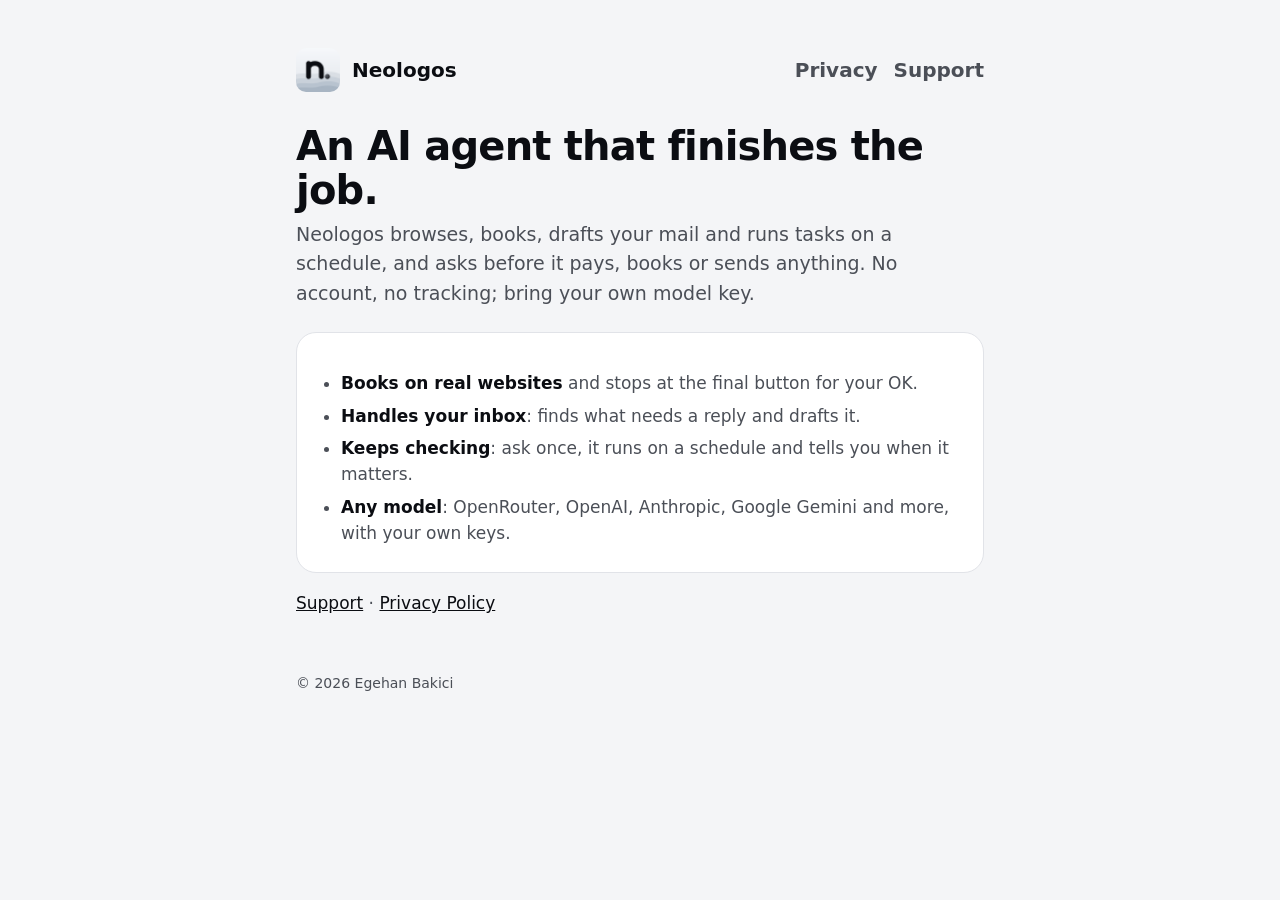
==== index.html @ 4f4659ab "Neologos privacy policy and support pages" ====
<!doctype html>
<html lang="en">
<head>
<meta charset="utf-8">
<meta name="viewport" content="width=device-width, initial-scale=1">
<title>Neologos</title>
<meta name="description" content="An AI agent for your phone that browses, books, drafts mail and runs tasks on a schedule, and asks before it pays, books or sends.">
<link rel="icon" href="icon.png">
<link rel="stylesheet" href="style.css">
</head>
<body>
<main>
<header>
  <img src="icon.png" alt="">
  <a href="index.html">Neologos</a>
  <nav><a href="privacy.html">Privacy</a><a href="support.html">Support</a></nav>
</header>

<h1>An AI agent that finishes the job.</h1>
<p class="lead">Neologos browses, books, drafts your mail and runs tasks on a schedule, and asks before it pays, books or sends anything. No account, no tracking; bring your own model key.</p>

<div class="card">
  <ul>
    <li><strong>Books on real websites</strong> and stops at the final button for your OK.</li>
    <li><strong>Handles your inbox</strong>: finds what needs a reply and drafts it.</li>
    <li><strong>Keeps checking</strong>: ask once, it runs on a schedule and tells you when it matters.</li>
    <li><strong>Any model</strong>: OpenRouter, OpenAI, Anthropic, Google Gemini and more, with your own keys.</li>
  </ul>
</div>

<p><a href="support.html">Support</a> · <a href="privacy.html">Privacy Policy</a></p>

<footer>© 2026 Egehan Bakici</footer>
</main>
</body>
</html>
---- style.css ----
:root {
  --bg: #f4f5f7;
  --surface: #ffffff;
  --text: #0b0d12;
  --muted: #4b4f57;
  --line: #e1e3e8;
  --accent: #0b0d12;
}
@media (prefers-color-scheme: dark) {
  :root {
    --bg: #111215;
    --surface: #1c1d22;
    --text: #ffffff;
    --muted: #b8bac0;
    --line: #2e3037;
    --accent: #f2f3f5;
  }
}
* { box-sizing: border-box; }
body {
  margin: 0;
  background: var(--bg);
  color: var(--text);
  font: 17px/1.55 system-ui, -apple-system, BlinkMacSystemFont, "Segoe UI", sans-serif;
  -webkit-font-smoothing: antialiased;
}
main { max-width: 720px; margin: 0 auto; padding: 48px 16px 80px; }
header { display: flex; align-items: center; gap: 12px; margin-bottom: 32px; }
header img { width: 44px; height: 44px; border-radius: 10px; }
header a { color: var(--text); text-decoration: none; font-weight: 700; font-size: 20px; }
nav { margin-left: auto; display: flex; gap: 16px; font-size: 15px; }
nav a { color: var(--muted); text-decoration: none; }
nav a[aria-current="page"] { color: var(--text); font-weight: 600; }
h1 { font-size: 40px; line-height: 1.1; letter-spacing: -0.02em; margin: 0 0 8px; }
h2 { font-size: 22px; margin: 40px 0 8px; letter-spacing: -0.01em; }
h3 { font-size: 17px; margin: 24px 0 4px; }
p, li { color: var(--muted); }
strong { color: var(--text); }
a { color: var(--accent); }
.lead { font-size: 19px; color: var(--muted); margin: 0 0 24px; }
.card {
  background: var(--surface);
  border: 1px solid var(--line);
  border-radius: 20px;
  padding: 20px 22px;
  margin: 16px 0;
}
.card p:first-child { margin-top: 0; }
.card p:last-child, .card ul:last-child { margin-bottom: 0; }
ul { padding-left: 22px; }
li { margin: 6px 0; }
table { width: 100%; border-collapse: collapse; font-size: 15px; }
th, td { text-align: left; vertical-align: top; padding: 10px 8px; border-top: 1px solid var(--line); }
th { color: var(--text); font-weight: 600; width: 34%; }
td { color: var(--muted); }
.table-wrap { overflow-x: auto; }
footer { margin-top: 56px; font-size: 14px; color: var(--muted); }
@media (max-width: 520px) {
  h1 { font-size: 32px; }
  nav { gap: 12px; }
}
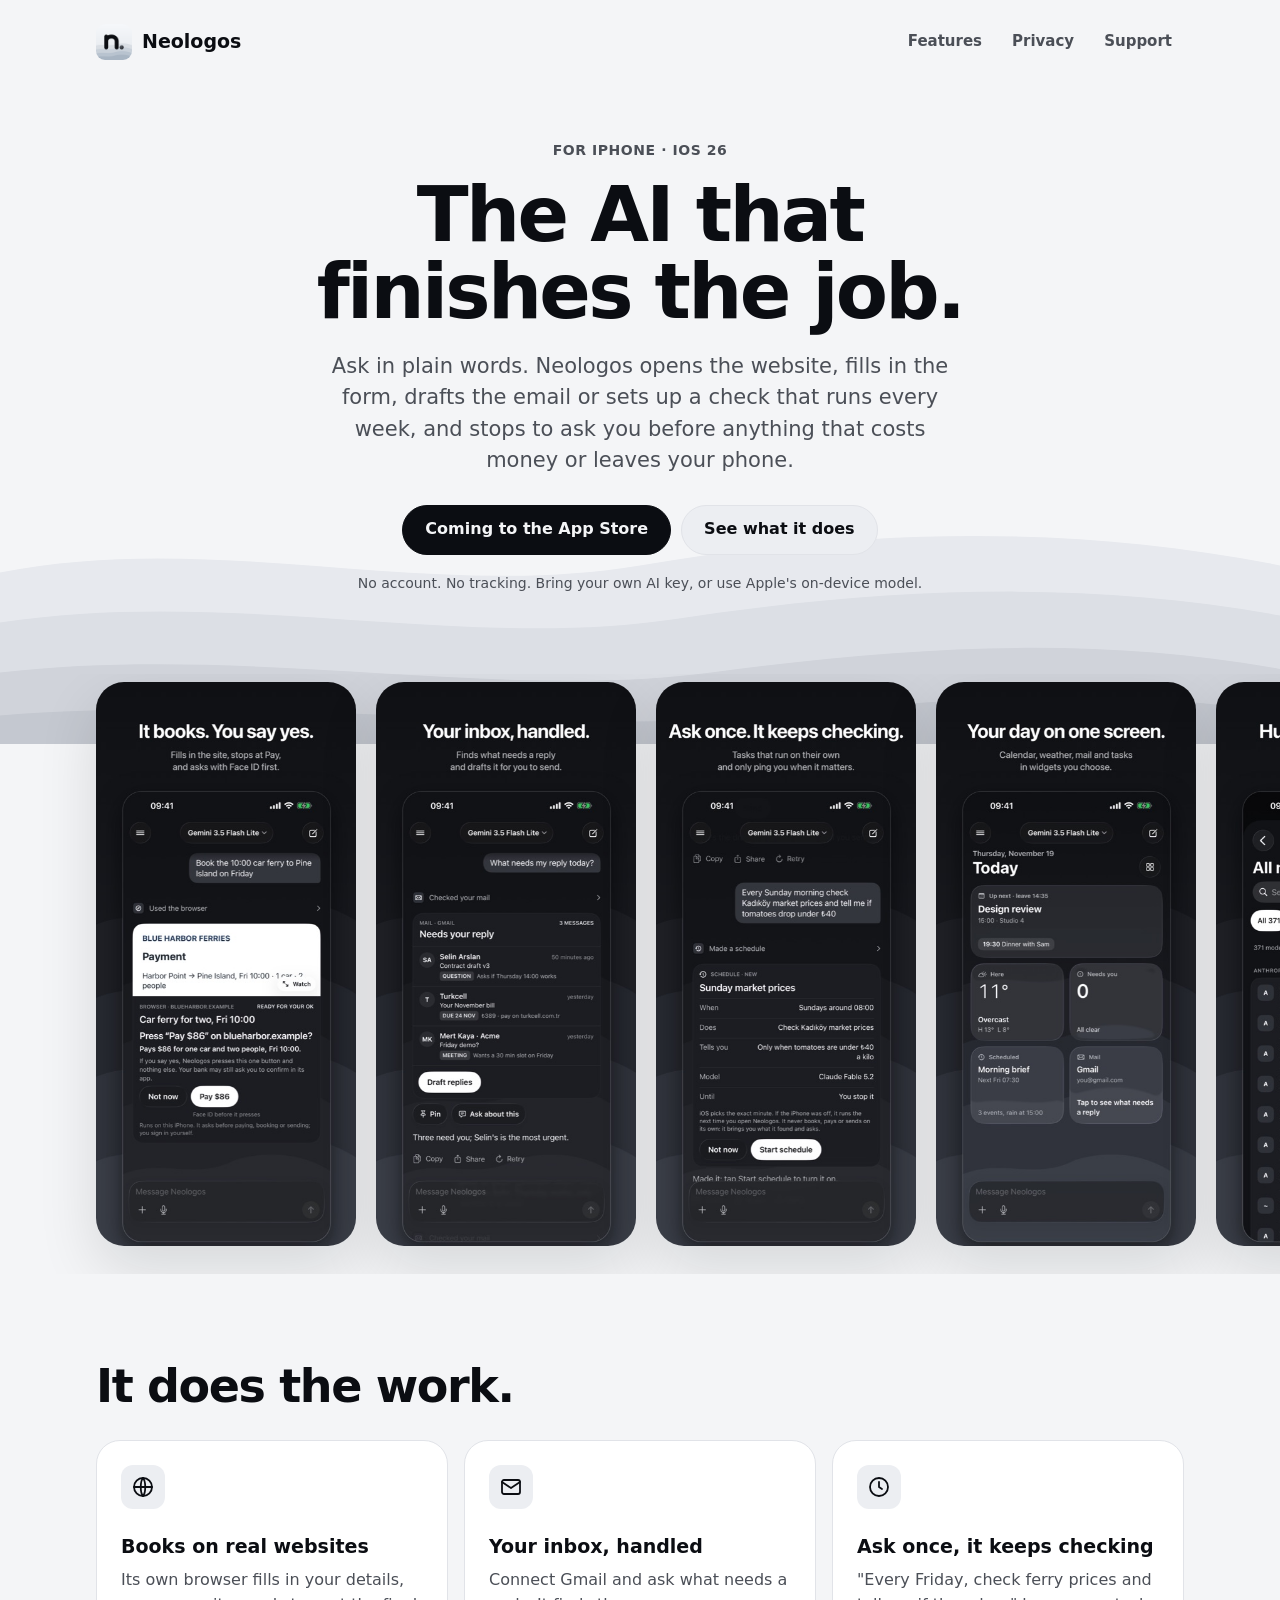
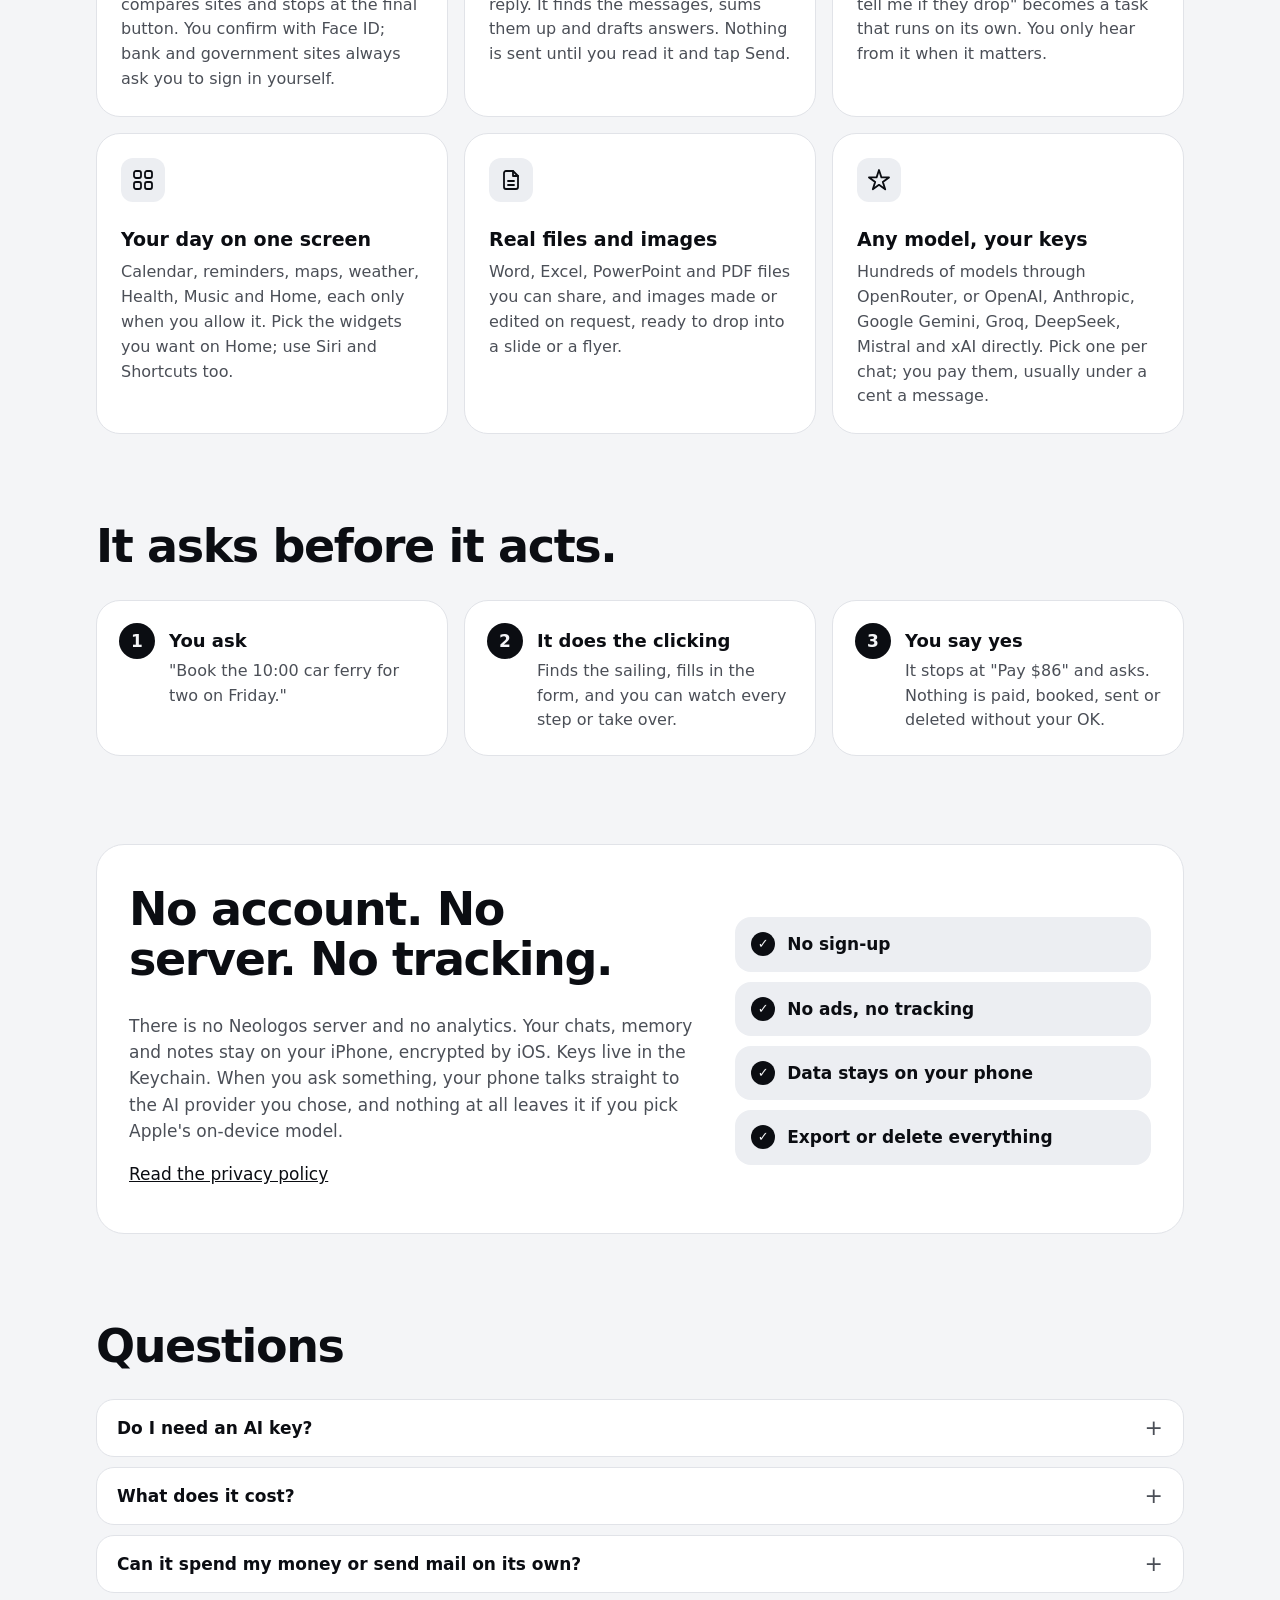
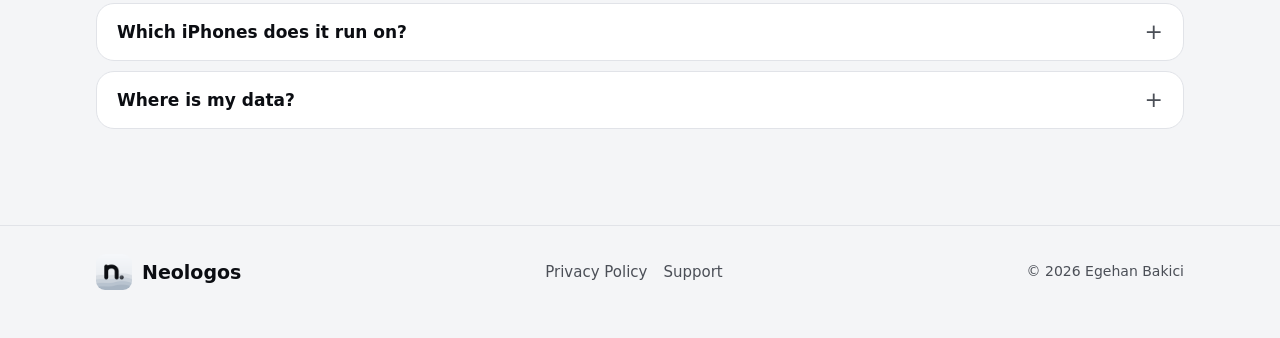
==== commit aafa3135: "A landing page: what Neologos does, screenshots, how it asks first, privacy, questions" ====
--- a/index.html
+++ b/index.html
@@ -3,34 +3,153 @@
 <head>
 <meta charset="utf-8">
 <meta name="viewport" content="width=device-width, initial-scale=1">
-<title>Neologos</title>
-<meta name="description" content="An AI agent for your phone that browses, books, drafts mail and runs tasks on a schedule, and asks before it pays, books or sends.">
+<title>Neologos: the AI that finishes the job</title>
+<meta name="description" content="An AI agent for iPhone that books on real websites, drafts your mail and runs tasks on a schedule, and asks before it pays, books or sends anything. No account, no tracking; bring your own model.">
+<meta property="og:title" content="Neologos: the AI that finishes the job">
+<meta property="og:description" content="Books, drafts and keeps checking for you, and asks before anything that costs money or leaves your phone.">
+<meta property="og:image" content="shots/01-browser.jpg">
+<meta name="theme-color" content="#111215" media="(prefers-color-scheme: dark)">
+<meta name="theme-color" content="#f4f5f7" media="(prefers-color-scheme: light)">
 <link rel="icon" href="icon.png">
+<link rel="apple-touch-icon" href="icon.png">
 <link rel="stylesheet" href="style.css">
+<link rel="stylesheet" href="landing.css">
 </head>
-<body>
-<main>
-<header>
-  <img src="icon.png" alt="">
-  <a href="index.html">Neologos</a>
-  <nav><a href="privacy.html">Privacy</a><a href="support.html">Support</a></nav>
+<body class="landing">
+
+<header class="bar">
+  <a class="brand" href="index.html"><img src="icon.png" alt=""><span>Neologos</span></a>
+  <nav aria-label="Site">
+    <a href="#features">Features</a>
+    <a href="privacy.html">Privacy</a>
+    <a href="support.html">Support</a>
+  </nav>
 </header>
 
-<h1>An AI agent that finishes the job.</h1>
-<p class="lead">Neologos browses, books, drafts your mail and runs tasks on a schedule, and asks before it pays, books or sends anything. No account, no tracking; bring your own model key.</p>
+<section class="hero">
+  <svg class="hills" viewBox="0 0 1440 420" preserveAspectRatio="none" aria-hidden="true">
+    <path class="h1" d="M0 180 C240 120 480 220 720 170 S1200 110 1440 170 V420 H0Z"/>
+    <path class="h2" d="M0 250 C260 200 520 290 760 245 S1220 190 1440 240 V420 H0Z"/>
+    <path class="h3" d="M0 320 C280 280 560 360 800 320 S1240 270 1440 315 V420 H0Z"/>
+    <path class="h4" d="M0 380 C300 350 600 410 860 380 S1260 345 1440 375 V420 H0Z"/>
+  </svg>
+  <div class="hero-text">
+    <p class="kicker">For iPhone · iOS 26</p>
+    <h1>The AI that finishes the job.</h1>
+    <p class="lead">Ask in plain words. Neologos opens the website, fills in the form, drafts the email or sets up a check that runs every week, and stops to ask you before anything that costs money or leaves your phone.</p>
+    <div class="actions">
+      <span class="button primary" aria-disabled="true">Coming to the App Store</span>
+      <a class="button" href="#features">See what it does</a>
+    </div>
+    <p class="fine">No account. No tracking. Bring your own AI key, or use Apple's on-device model.</p>
+  </div>
+</section>
 
-<div class="card">
-  <ul>
-    <li><strong>Books on real websites</strong> and stops at the final button for your OK.</li>
-    <li><strong>Handles your inbox</strong>: finds what needs a reply and drafts it.</li>
-    <li><strong>Keeps checking</strong>: ask once, it runs on a schedule and tells you when it matters.</li>
-    <li><strong>Any model</strong>: OpenRouter, OpenAI, Anthropic, Google Gemini and more, with your own keys.</li>
+<section class="gallery" aria-label="Screenshots">
+  <div class="strip">
+    <img src="shots/01-browser.jpg" alt="It books. You say yes: the browser stops at Pay and asks with Face ID." loading="lazy" width="415" height="900">
+    <img src="shots/02-mail.jpg" alt="Your inbox, handled: what needs a reply, with drafts ready to send." loading="lazy" width="415" height="900">
+    <img src="shots/03-schedule.jpg" alt="Ask once, it keeps checking: a task that runs every Sunday." loading="lazy" width="415" height="900">
+    <img src="shots/04-home.jpg" alt="Your day on one screen: widgets for meetings, weather, mail and tasks." loading="lazy" width="415" height="900">
+    <img src="shots/05-models.jpg" alt="Hundreds of models: pick one for each chat." loading="lazy" width="415" height="900">
+    <img src="shots/06-privacy.jpg" alt="No account, no tracking: keys stay in your Keychain." loading="lazy" width="415" height="900">
+  </div>
+</section>
+
+<main class="wide">
+
+<section id="features">
+  <h2 class="section">It does the work.</h2>
+  <div class="grid">
+    <article class="tile">
+      <svg viewBox="0 0 24 24" aria-hidden="true"><circle cx="12" cy="12" r="9"/><path d="M3 12h18M12 3c3 3.5 3 14.5 0 18M12 3c-3 3.5-3 14.5 0 18"/></svg>
+      <h3>Books on real websites</h3>
+      <p>Its own browser fills in your details, compares sites and stops at the final button. You confirm with Face ID; bank and government sites always ask you to sign in yourself.</p>
+    </article>
+    <article class="tile">
+      <svg viewBox="0 0 24 24" aria-hidden="true"><rect x="3" y="5" width="18" height="14" rx="2"/><path d="M3 7l9 6 9-6"/></svg>
+      <h3>Your inbox, handled</h3>
+      <p>Connect Gmail and ask what needs a reply. It finds the messages, sums them up and drafts answers. Nothing is sent until you read it and tap Send.</p>
+    </article>
+    <article class="tile">
+      <svg viewBox="0 0 24 24" aria-hidden="true"><circle cx="12" cy="12" r="9"/><path d="M12 7v5l3 2"/></svg>
+      <h3>Ask once, it keeps checking</h3>
+      <p>"Every Friday, check ferry prices and tell me if they drop" becomes a task that runs on its own. You only hear from it when it matters.</p>
+    </article>
+    <article class="tile">
+      <svg viewBox="0 0 24 24" aria-hidden="true"><rect x="3" y="3" width="7" height="7" rx="2"/><rect x="14" y="3" width="7" height="7" rx="2"/><rect x="3" y="14" width="7" height="7" rx="2"/><rect x="14" y="14" width="7" height="7" rx="2"/></svg>
+      <h3>Your day on one screen</h3>
+      <p>Calendar, reminders, maps, weather, Health, Music and Home, each only when you allow it. Pick the widgets you want on Home; use Siri and Shortcuts too.</p>
+    </article>
+    <article class="tile">
+      <svg viewBox="0 0 24 24" aria-hidden="true"><path d="M14 3H7a2 2 0 0 0-2 2v14a2 2 0 0 0 2 2h10a2 2 0 0 0 2-2V8z"/><path d="M14 3v5h5M9 13h6M9 17h6"/></svg>
+      <h3>Real files and images</h3>
+      <p>Word, Excel, PowerPoint and PDF files you can share, and images made or edited on request, ready to drop into a slide or a flyer.</p>
+    </article>
+    <article class="tile">
+      <svg viewBox="0 0 24 24" aria-hidden="true"><path d="M12 2l2.4 7.4H22l-6.2 4.5 2.4 7.4L12 16.8l-6.2 4.5 2.4-7.4L2 9.4h7.6z"/></svg>
+      <h3>Any model, your keys</h3>
+      <p>Hundreds of models through OpenRouter, or OpenAI, Anthropic, Google Gemini, Groq, DeepSeek, Mistral and xAI directly. Pick one per chat; you pay them, usually under a cent a message.</p>
+    </article>
+  </div>
+</section>
+
+<section class="asks">
+  <h2 class="section">It asks before it acts.</h2>
+  <ol class="steps">
+    <li><span>1</span><div><h3>You ask</h3><p>"Book the 10:00 car ferry for two on Friday."</p></div></li>
+    <li><span>2</span><div><h3>It does the clicking</h3><p>Finds the sailing, fills in the form, and you can watch every step or take over.</p></div></li>
+    <li><span>3</span><div><h3>You say yes</h3><p>It stops at "Pay $86" and asks. Nothing is paid, booked, sent or deleted without your OK.</p></div></li>
+  </ol>
+</section>
+
+<section class="privacy-band">
+  <div>
+    <h2 class="section">No account. No server. No tracking.</h2>
+    <p>There is no Neologos server and no analytics. Your chats, memory and notes stay on your iPhone, encrypted by iOS. Keys live in the Keychain. When you ask something, your phone talks straight to the AI provider you chose, and nothing at all leaves it if you pick Apple's on-device model.</p>
+    <p><a href="privacy.html">Read the privacy policy</a></p>
+  </div>
+  <ul class="checks">
+    <li>No sign-up</li>
+    <li>No ads, no tracking</li>
+    <li>Data stays on your phone</li>
+    <li>Export or delete everything</li>
   </ul>
-</div>
+</section>
 
-<p><a href="support.html">Support</a> · <a href="privacy.html">Privacy Policy</a></p>
+<section class="faq">
+  <h2 class="section">Questions</h2>
+  <details>
+    <summary>Do I need an AI key?</summary>
+    <p>For the full agent, yes: an OpenRouter key is the easiest start (one key, hundreds of models), or a key from OpenAI, Anthropic, Google, Groq, DeepSeek, Mistral or xAI. On iPhones with Apple Intelligence you can also chat with Apple's on-device model, with no key and nothing leaving your phone.</p>
+  </details>
+  <details>
+    <summary>What does it cost?</summary>
+    <p>You pay your AI provider directly for what you use, usually under a cent a message with a fast model. Images cost a few cents each; the app shows the price on every image.</p>
+  </details>
+  <details>
+    <summary>Can it spend my money or send mail on its own?</summary>
+    <p>No. It stops at the final step of any payment or booking and asks you, with Face ID when your phone has it. Mail goes out only when you tap Send on the draft.</p>
+  </details>
+  <details>
+    <summary>Which iPhones does it run on?</summary>
+    <p>iPhones with iOS 26. Apple's on-device model needs an iPhone with Apple Intelligence; every other feature works with your own key on any of them.</p>
+  </details>
+  <details>
+    <summary>Where is my data?</summary>
+    <p>On your iPhone. There's no Neologos account or server, so we never receive your chats, keys or mail. Settings › Storage exports or deletes everything.</p>
+  </details>
+</section>
 
-<footer>© 2026 Egehan Bakici</footer>
 </main>
+
+<footer class="site-foot">
+  <div class="wide">
+    <a class="brand" href="index.html"><img src="icon.png" alt=""><span>Neologos</span></a>
+    <nav aria-label="Footer"><a href="privacy.html">Privacy Policy</a><a href="support.html">Support</a></nav>
+    <p>© 2026 Egehan Bakici</p>
+  </div>
+</footer>
+
 </body>
 </html>
--- a/landing.css
+++ b/landing.css
@@ -0,0 +1,88 @@
+/* The home page only. Same tokens as style.css: graphite in dark, paper-light in light. */
+:root {
+  --hill1: #e7e9ee; --hill2: #dcdfe5; --hill3: #d0d3da; --hill4: #c4c8d0;
+  --tile: #eceef2;
+  --shadow: 0 24px 60px rgba(11, 13, 18, 0.12);
+}
+@media (prefers-color-scheme: dark) {
+  :root {
+    --hill1: #1e2026; --hill2: #262930; --hill3: #30333b; --hill4: #3a3e47;
+    --tile: #26282e;
+    --shadow: 0 24px 60px rgba(0, 0, 0, 0.45);
+  }
+}
+
+.landing { overflow-x: hidden; }
+.wide { max-width: 1120px; margin: 0 auto; padding: 0 16px; }
+
+/* Top bar */
+.bar { display: flex; align-items: center; gap: 12px; max-width: 1120px; margin: 0 auto; padding: 20px 16px; }
+.brand { display: inline-flex; align-items: center; gap: 10px; color: var(--text); text-decoration: none; font-weight: 700; font-size: 19px; }
+.brand img { width: 36px; height: 36px; border-radius: 9px; }
+.bar nav { margin-left: auto; display: flex; gap: 6px; }
+.bar nav a { color: var(--muted); text-decoration: none; font-size: 15px; padding: 10px 12px; border-radius: 22px; min-height: 44px; display: inline-flex; align-items: center; }
+.bar nav a:hover { color: var(--text); background: var(--tile); }
+
+/* Hero over the hills */
+.hero { position: relative; padding: 56px 16px 150px; text-align: center; isolation: isolate; }
+.hills { position: absolute; left: 0; right: 0; bottom: 0; width: 100%; height: 300px; z-index: -1; }
+.hills .h1 { fill: var(--hill1); } .hills .h2 { fill: var(--hill2); } .hills .h3 { fill: var(--hill3); } .hills .h4 { fill: var(--hill4); }
+.hero-text { max-width: 760px; margin: 0 auto; }
+.kicker { font-size: 14px; font-weight: 600; letter-spacing: 0.04em; text-transform: uppercase; color: var(--muted); margin: 0 0 14px; }
+.hero h1, .section { text-wrap: balance; }
+.hero h1 { font-size: clamp(40px, 7vw, 76px); line-height: 1.02; letter-spacing: -0.035em; margin: 0 0 20px; color: var(--text); }
+.hero .lead { font-size: clamp(17px, 2.2vw, 21px); line-height: 1.5; margin: 0 auto 28px; max-width: 640px; }
+.actions { display: flex; flex-wrap: wrap; gap: 10px; justify-content: center; }
+.button { display: inline-flex; align-items: center; justify-content: center; min-height: 50px; padding: 0 22px; border-radius: 25px; font-weight: 600; font-size: 16px; text-decoration: none; color: var(--text); background: var(--tile); border: 1px solid var(--line); }
+.button.primary { background: var(--text); color: var(--bg); border-color: var(--text); }
+a.button:hover { filter: brightness(1.08); }
+.fine { font-size: 14px; margin: 18px 0 0; }
+
+/* Screenshots, scrolling sideways */
+.gallery { margin: -70px 0 0; position: relative; }
+.strip { display: flex; gap: 20px; overflow-x: auto; scroll-snap-type: x mandatory; padding: 8px max(16px, calc((100vw - 1120px) / 2 + 16px)) 28px; scrollbar-width: none; }
+.strip::-webkit-scrollbar { display: none; }
+.strip img { flex: none; width: min(260px, 66vw); height: auto; border-radius: 28px; scroll-snap-align: center; box-shadow: var(--shadow); background: var(--surface); }
+
+/* Sections */
+.section { font-size: clamp(30px, 4.4vw, 46px); line-height: 1.08; letter-spacing: -0.03em; margin: 88px 0 28px; color: var(--text); }
+.grid { display: grid; grid-template-columns: repeat(3, 1fr); gap: 16px; }
+.tile { background: var(--surface); border: 1px solid var(--line); border-radius: 24px; padding: 24px; }
+.tile svg { width: 44px; height: 44px; padding: 10px; border-radius: 12px; background: var(--tile); fill: none; stroke: var(--text); stroke-width: 1.8; stroke-linecap: round; stroke-linejoin: round; }
+.tile h3 { font-size: 19px; margin: 16px 0 6px; color: var(--text); }
+.tile p { margin: 0; font-size: 16px; }
+
+.steps { list-style: none; padding: 0; margin: 0; display: grid; grid-template-columns: repeat(3, 1fr); gap: 16px; }
+.steps li { display: flex; gap: 14px; background: var(--surface); border: 1px solid var(--line); border-radius: 24px; padding: 22px; margin: 0; }
+.steps span { flex: none; width: 36px; height: 36px; border-radius: 18px; background: var(--text); color: var(--bg); font-weight: 700; display: grid; place-items: center; }
+.steps h3 { margin: 4px 0 4px; font-size: 18px; color: var(--text); }
+.steps p { margin: 0; font-size: 16px; }
+
+.privacy-band { display: grid; grid-template-columns: 1.4fr 1fr; gap: 24px; align-items: center; background: var(--surface); border: 1px solid var(--line); border-radius: 28px; padding: 8px 32px 28px; margin-top: 88px; }
+.privacy-band .section { margin-top: 32px; }
+.checks { list-style: none; padding: 0; margin: 24px 0 0; display: grid; gap: 10px; }
+.checks li { display: flex; align-items: center; gap: 12px; margin: 0; padding: 14px 16px; border-radius: 16px; background: var(--tile); color: var(--text); font-weight: 600; }
+.checks li::before { content: "✓"; width: 24px; height: 24px; flex: none; border-radius: 12px; background: var(--text); color: var(--bg); display: grid; place-items: center; font-size: 13px; font-weight: 700; }
+
+.faq details { background: var(--surface); border: 1px solid var(--line); border-radius: 18px; padding: 0 20px; margin: 10px 0; }
+.faq summary { cursor: pointer; list-style: none; min-height: 56px; display: flex; align-items: center; justify-content: space-between; gap: 12px; font-weight: 600; color: var(--text); font-size: 17px; }
+.faq summary::-webkit-details-marker { display: none; }
+.faq summary::after { content: "+"; font-size: 22px; font-weight: 400; color: var(--muted); }
+.faq details[open] summary::after { content: "–"; }
+.faq details p { margin: 0 0 18px; }
+
+.site-foot { margin-top: 96px; border-top: 1px solid var(--line); padding: 28px 0 48px; }
+.site-foot .wide { display: flex; flex-wrap: wrap; align-items: center; gap: 12px 24px; }
+.site-foot nav { display: flex; gap: 16px; }
+.site-foot nav a { color: var(--muted); text-decoration: none; font-size: 15px; }
+.site-foot p { margin: 0 0 0 auto; font-size: 14px; }
+
+@media (max-width: 860px) {
+  .grid, .steps { grid-template-columns: 1fr; }
+  .privacy-band { grid-template-columns: 1fr; padding: 4px 20px 22px; }
+}
+@media (max-width: 520px) {
+  .bar nav a[href="#features"] { display: none; }
+  .hero { padding-top: 32px; padding-bottom: 120px; }
+  .site-foot p { margin-left: 0; width: 100%; }
+}
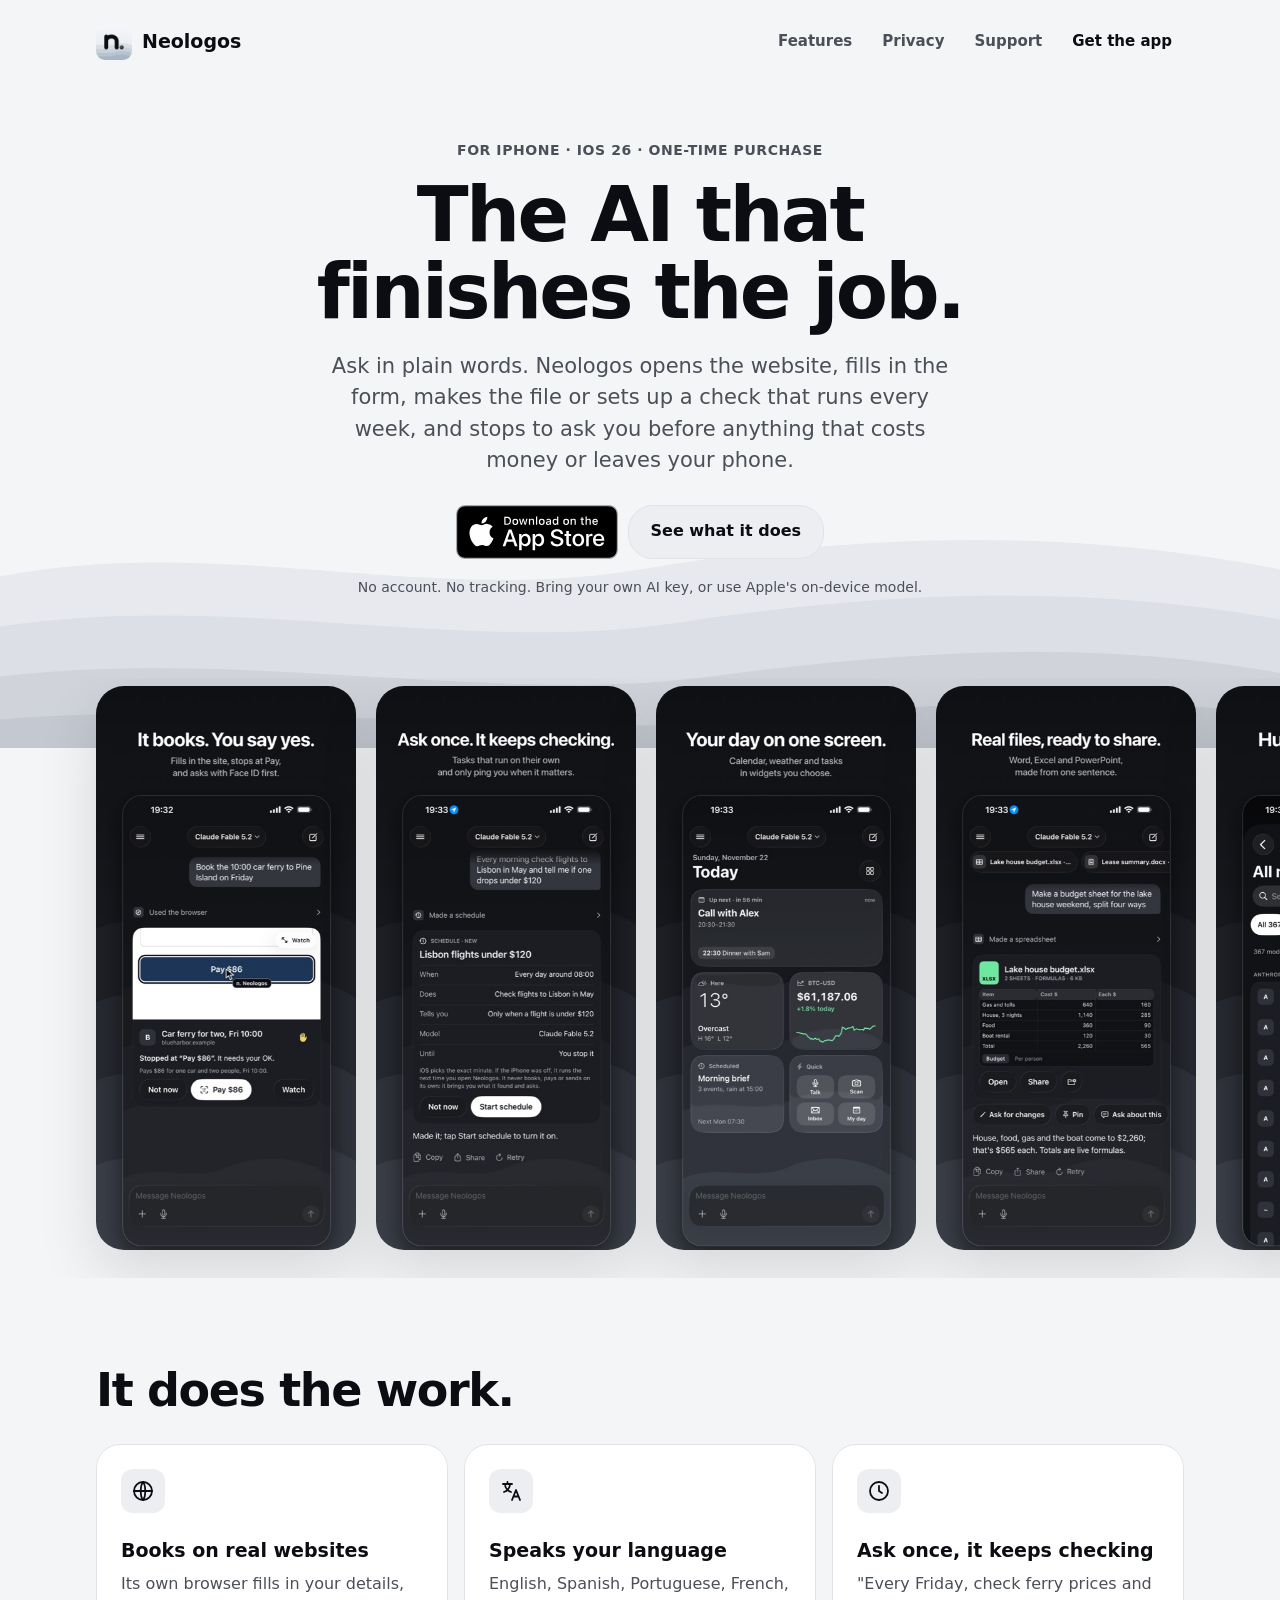
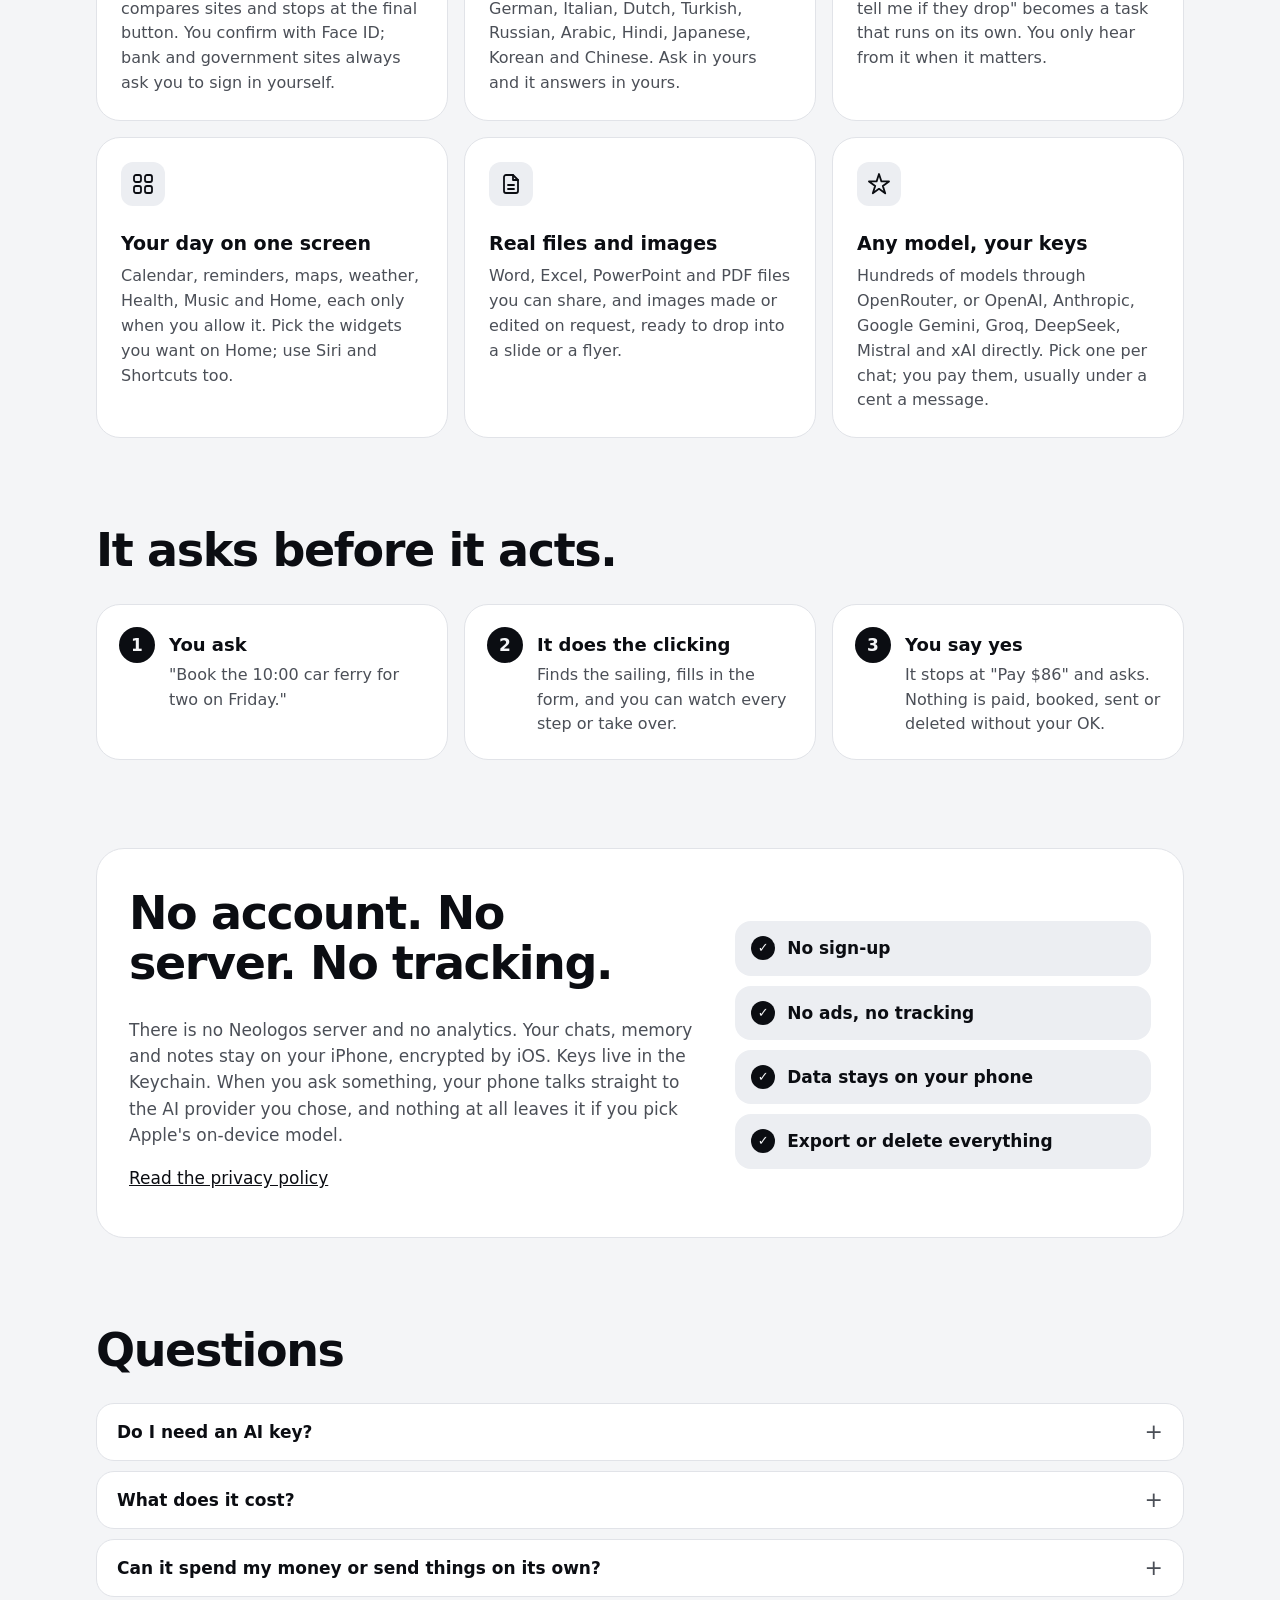
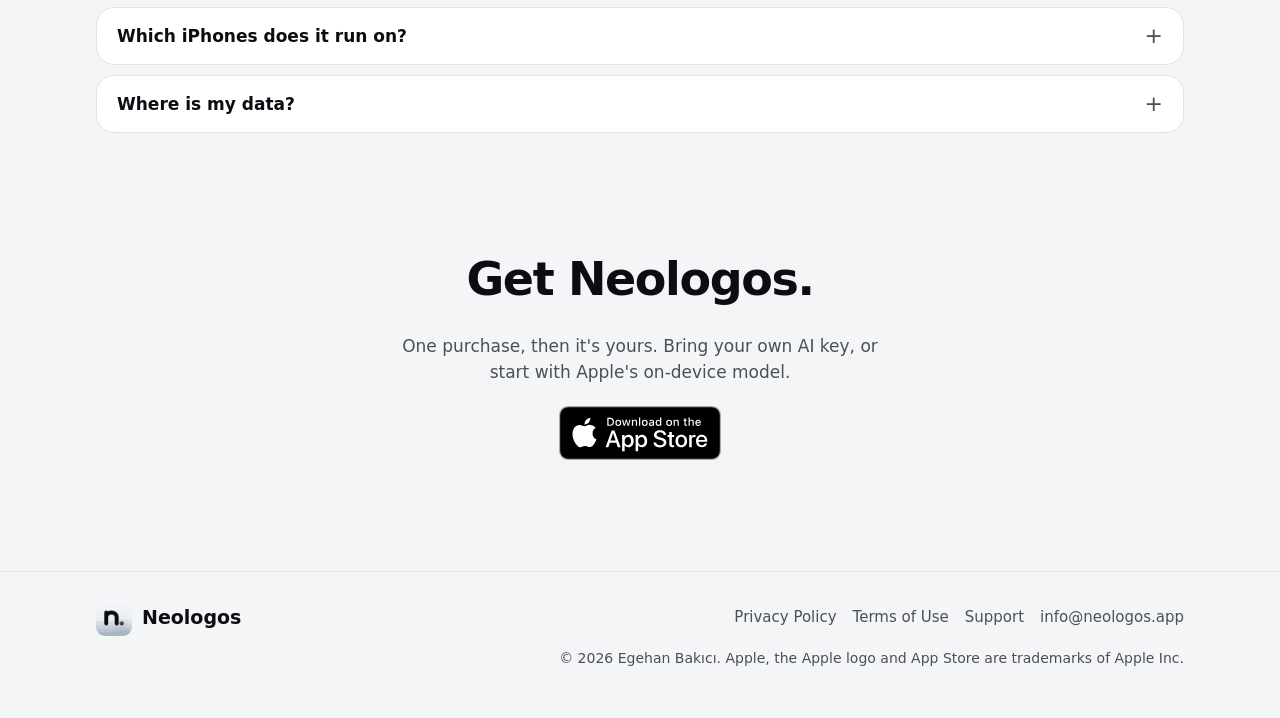
==== commit c7372333: "App Store link and badge, Terms of Use, new screenshots, info@neologos.app, one-time purchase" ====
--- a/index.html
+++ b/index.html
@@ -4,10 +4,13 @@
 <meta charset="utf-8">
 <meta name="viewport" content="width=device-width, initial-scale=1">
 <title>Neologos: the AI that finishes the job</title>
-<meta name="description" content="An AI agent for iPhone that books on real websites, drafts your mail and runs tasks on a schedule, and asks before it pays, books or sends anything. No account, no tracking; bring your own model.">
+<meta name="description" content="An AI agent for iPhone that books on real websites, makes real files and runs tasks on a schedule, and asks before it pays, books or sends anything. No account, no tracking; bring your own model.">
+<meta name="apple-itunes-app" content="app-id=6836687144">
+<link rel="canonical" href="https://neologos.app/">
 <meta property="og:title" content="Neologos: the AI that finishes the job">
-<meta property="og:description" content="Books, drafts and keeps checking for you, and asks before anything that costs money or leaves your phone.">
-<meta property="og:image" content="shots/01-browser.jpg">
+<meta property="og:description" content="Books, makes files and keeps checking for you, and asks before anything that costs money or leaves your phone.">
+<meta property="og:url" content="https://neologos.app/">
+<meta property="og:image" content="https://neologos.app/shots/1-browser.jpg">
 <meta name="theme-color" content="#111215" media="(prefers-color-scheme: dark)">
 <meta name="theme-color" content="#f4f5f7" media="(prefers-color-scheme: light)">
 <link rel="icon" href="icon.png">
@@ -23,6 +26,7 @@
     <a href="#features">Features</a>
     <a href="privacy.html">Privacy</a>
     <a href="support.html">Support</a>
+    <a class="get" href="https://apps.apple.com/app/id6836687144">Get the app</a>
   </nav>
 </header>
 
@@ -34,11 +38,13 @@
     <path class="h4" d="M0 380 C300 350 600 410 860 380 S1260 345 1440 375 V420 H0Z"/>
   </svg>
   <div class="hero-text">
-    <p class="kicker">For iPhone · iOS 26</p>
+    <p class="kicker">For iPhone · iOS 26 · One-time purchase</p>
     <h1>The AI that finishes the job.</h1>
-    <p class="lead">Ask in plain words. Neologos opens the website, fills in the form, drafts the email or sets up a check that runs every week, and stops to ask you before anything that costs money or leaves your phone.</p>
+    <p class="lead">Ask in plain words. Neologos opens the website, fills in the form, makes the file or sets up a check that runs every week, and stops to ask you before anything that costs money or leaves your phone.</p>
     <div class="actions">
-      <span class="button primary" aria-disabled="true">Coming to the App Store</span>
+      <a class="store-badge" href="https://apps.apple.com/app/id6836687144" aria-label="Download Neologos on the App Store">
+        <picture><source srcset="app-store-badge-white.svg" media="(prefers-color-scheme: dark)"><img src="app-store-badge-black.svg" alt="Download on the App Store" width="162" height="54"></picture>
+      </a>
       <a class="button" href="#features">See what it does</a>
     </div>
     <p class="fine">No account. No tracking. Bring your own AI key, or use Apple's on-device model.</p>
@@ -47,12 +53,12 @@
 
 <section class="gallery" aria-label="Screenshots">
   <div class="strip">
-    <img src="shots/01-browser.jpg" alt="It books. You say yes: the browser stops at Pay and asks with Face ID." loading="lazy" width="415" height="900">
-    <img src="shots/02-mail.jpg" alt="Your inbox, handled: what needs a reply, with drafts ready to send." loading="lazy" width="415" height="900">
-    <img src="shots/03-schedule.jpg" alt="Ask once, it keeps checking: a task that runs every Sunday." loading="lazy" width="415" height="900">
-    <img src="shots/04-home.jpg" alt="Your day on one screen: widgets for meetings, weather, mail and tasks." loading="lazy" width="415" height="900">
-    <img src="shots/05-models.jpg" alt="Hundreds of models: pick one for each chat." loading="lazy" width="415" height="900">
-    <img src="shots/06-privacy.jpg" alt="No account, no tracking: keys stay in your Keychain." loading="lazy" width="415" height="900">
+    <img src="shots/1-browser.jpg" alt="It books. You say yes: the browser stops at Pay and asks with Face ID." width="415" height="900">
+    <img src="shots/2-schedule.jpg" alt="Ask once, it keeps checking: a schedule that checks flight prices every morning." width="415" height="900">
+    <img src="shots/3-home.jpg" alt="Your day on one screen: widgets for your next event, weather, prices and scheduled tasks." width="415" height="900">
+    <img src="shots/4-files.jpg" alt="Real files, ready to share: a budget spreadsheet with live formulas." loading="lazy" width="415" height="900">
+    <img src="shots/5-catalog.jpg" alt="Hundreds of models: pick one for each chat." loading="lazy" width="415" height="900">
+    <img src="shots/6-providers.jpg" alt="No account, no tracking: keys stay in your Keychain." loading="lazy" width="415" height="900">
   </div>
 </section>
 
@@ -67,9 +73,9 @@
       <p>Its own browser fills in your details, compares sites and stops at the final button. You confirm with Face ID; bank and government sites always ask you to sign in yourself.</p>
     </article>
     <article class="tile">
-      <svg viewBox="0 0 24 24" aria-hidden="true"><rect x="3" y="5" width="18" height="14" rx="2"/><path d="M3 7l9 6 9-6"/></svg>
-      <h3>Your inbox, handled</h3>
-      <p>Connect Gmail and ask what needs a reply. It finds the messages, sums them up and drafts answers. Nothing is sent until you read it and tap Send.</p>
+      <svg viewBox="0 0 24 24" aria-hidden="true"><path d="M4 5h9M8.5 3v2M6 5c0 4 3 7 6 8M11 5c0 4-3 7-6 8"/><path d="M13 21l4-10 4 10M14.5 17.5h5"/></svg>
+      <h3>Speaks your language</h3>
+      <p>English, Spanish, Portuguese, French, German, Italian, Dutch, Turkish, Russian, Arabic, Hindi, Japanese, Korean and Chinese. Ask in yours and it answers in yours.</p>
     </article>
     <article class="tile">
       <svg viewBox="0 0 24 24" aria-hidden="true"><circle cx="12" cy="12" r="9"/><path d="M12 7v5l3 2"/></svg>
@@ -125,11 +131,11 @@
   </details>
   <details>
     <summary>What does it cost?</summary>
-    <p>You pay your AI provider directly for what you use, usually under a cent a message with a fast model. Images cost a few cents each; the app shows the price on every image.</p>
+    <p>Neologos is a one-time purchase on the App Store: no subscription, no in-app purchases. You pay your AI provider directly for what you use, usually under a cent a message with a fast model. Images cost a few cents each; the app shows the price on every image.</p>
   </details>
   <details>
-    <summary>Can it spend my money or send mail on its own?</summary>
-    <p>No. It stops at the final step of any payment or booking and asks you, with Face ID when your phone has it. Mail goes out only when you tap Send on the draft.</p>
+    <summary>Can it spend my money or send things on its own?</summary>
+    <p>No. It stops at the final step of any payment, booking or form and asks you, with Face ID when your phone has it. Scheduled tasks only report back; they never pay, book or send.</p>
   </details>
   <details>
     <summary>Which iPhones does it run on?</summary>
@@ -137,8 +143,16 @@
   </details>
   <details>
     <summary>Where is my data?</summary>
-    <p>On your iPhone. There's no Neologos account or server, so we never receive your chats, keys or mail. Settings › Storage exports or deletes everything.</p>
+    <p>On your iPhone. There's no Neologos account or server, so we never receive your chats, keys or files. Settings › Storage exports or deletes everything.</p>
   </details>
+</section>
+
+<section class="get-band">
+  <h2 class="section">Get Neologos.</h2>
+  <p>One purchase, then it's yours. Bring your own AI key, or start with Apple's on-device model.</p>
+  <a class="store-badge" href="https://apps.apple.com/app/id6836687144" aria-label="Download Neologos on the App Store">
+    <picture><source srcset="app-store-badge-white.svg" media="(prefers-color-scheme: dark)"><img src="app-store-badge-black.svg" alt="Download on the App Store" width="162" height="54"></picture>
+  </a>
 </section>
 
 </main>
@@ -146,8 +160,8 @@
 <footer class="site-foot">
   <div class="wide">
     <a class="brand" href="index.html"><img src="icon.png" alt=""><span>Neologos</span></a>
-    <nav aria-label="Footer"><a href="privacy.html">Privacy Policy</a><a href="support.html">Support</a></nav>
-    <p>© 2026 Egehan Bakici</p>
+    <nav aria-label="Footer"><a href="privacy.html">Privacy Policy</a><a href="terms.html">Terms of Use</a><a href="support.html">Support</a><a href="mailto:info@neologos.app">info@neologos.app</a></nav>
+    <p>© 2026 Egehan Bakıcı. Apple, the Apple logo and App Store are trademarks of Apple Inc.</p>
   </div>
 </footer>
 
--- a/style.css
+++ b/style.css
@@ -59,3 +59,4 @@
   h1 { font-size: 32px; }
   nav { gap: 12px; }
 }
+@media (max-width: 520px) { header { flex-wrap: wrap; } header nav { margin-left: 0; width: 100%; } }
--- a/landing.css
+++ b/landing.css
@@ -86,3 +86,11 @@
   .hero { padding-top: 32px; padding-bottom: 120px; }
   .site-foot p { margin-left: 0; width: 100%; }
 }
+
+/* App Store badge: Apple's artwork, unchanged; only its size is set. */
+.store-badge { display: inline-flex; border-radius: 10px; }
+.store-badge img { display: block; height: 54px; width: auto; }
+.bar nav a.get { color: var(--text); font-weight: 600; }
+.get-band { text-align: center; padding: 24px 0 8px; }
+.get-band p { margin: 0 auto 20px; max-width: 480px; }
+@media (max-width: 560px) { .bar nav a.get { display: none; } }
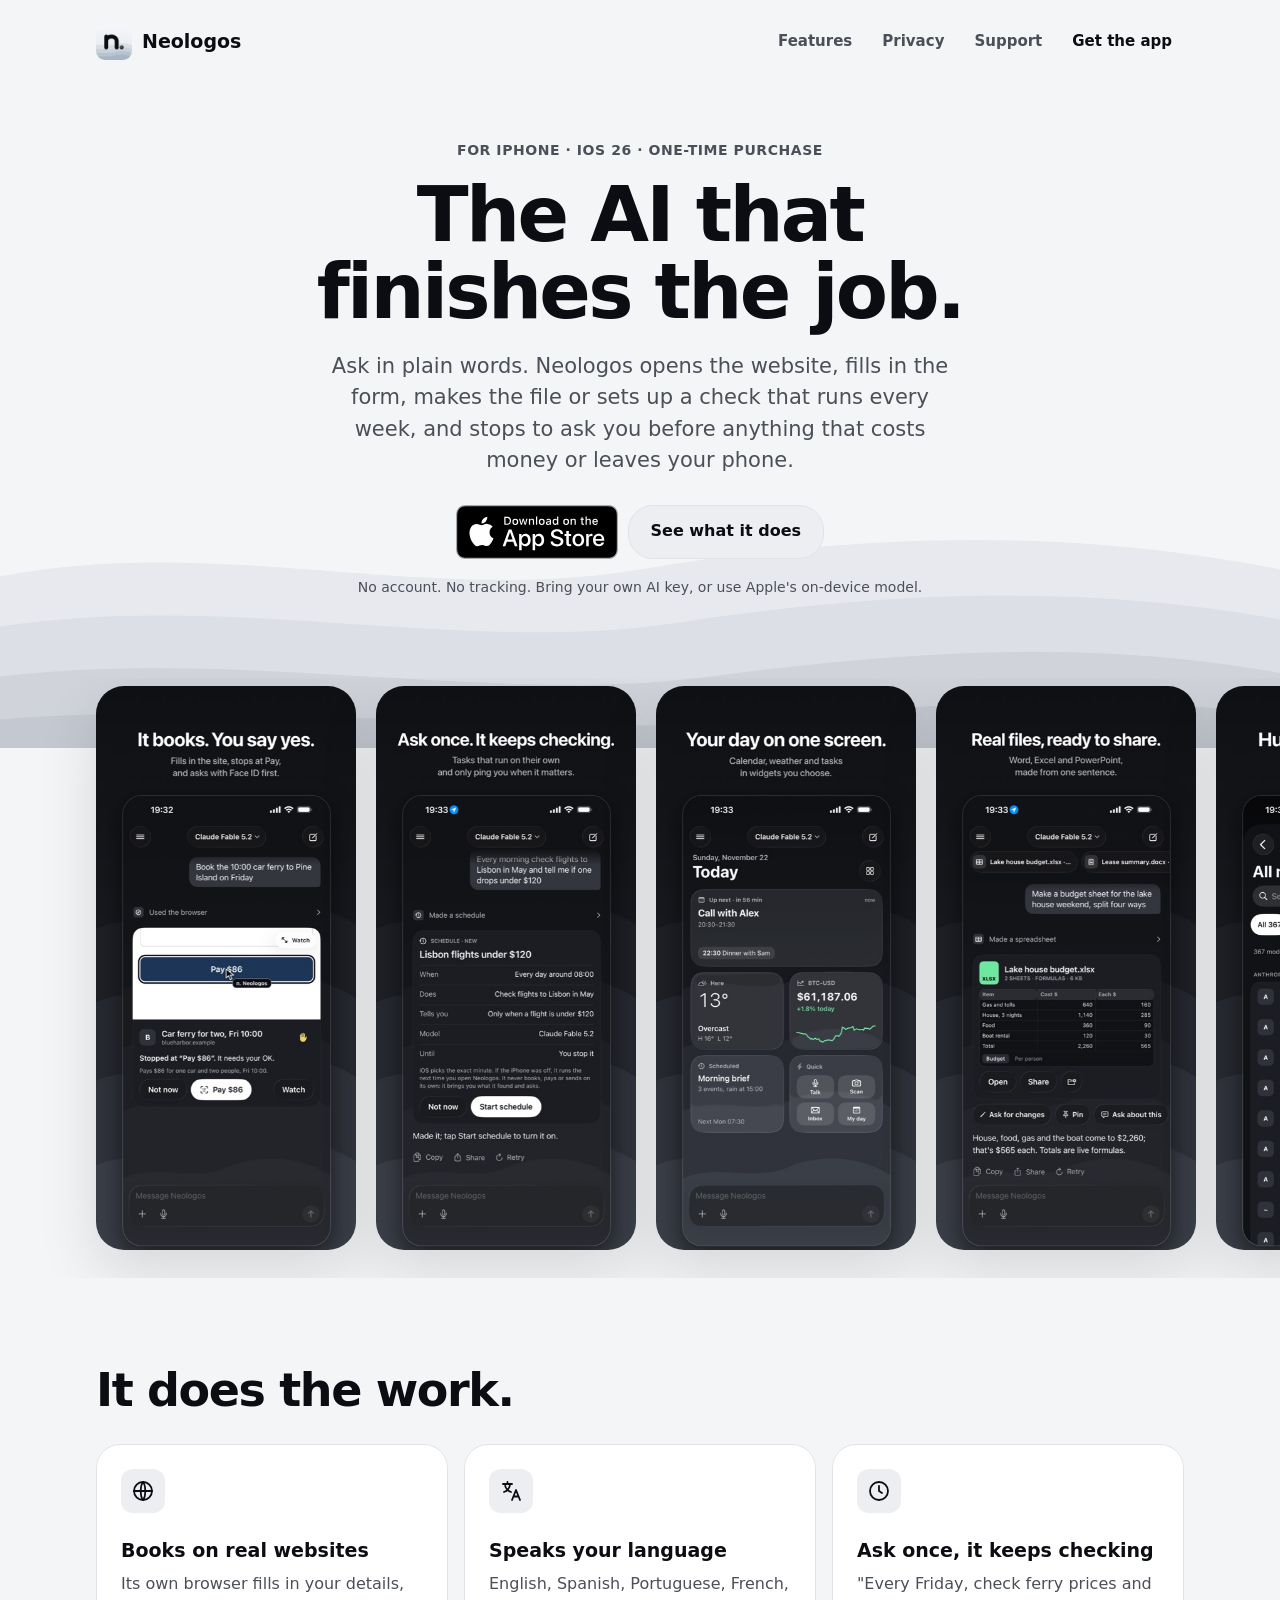
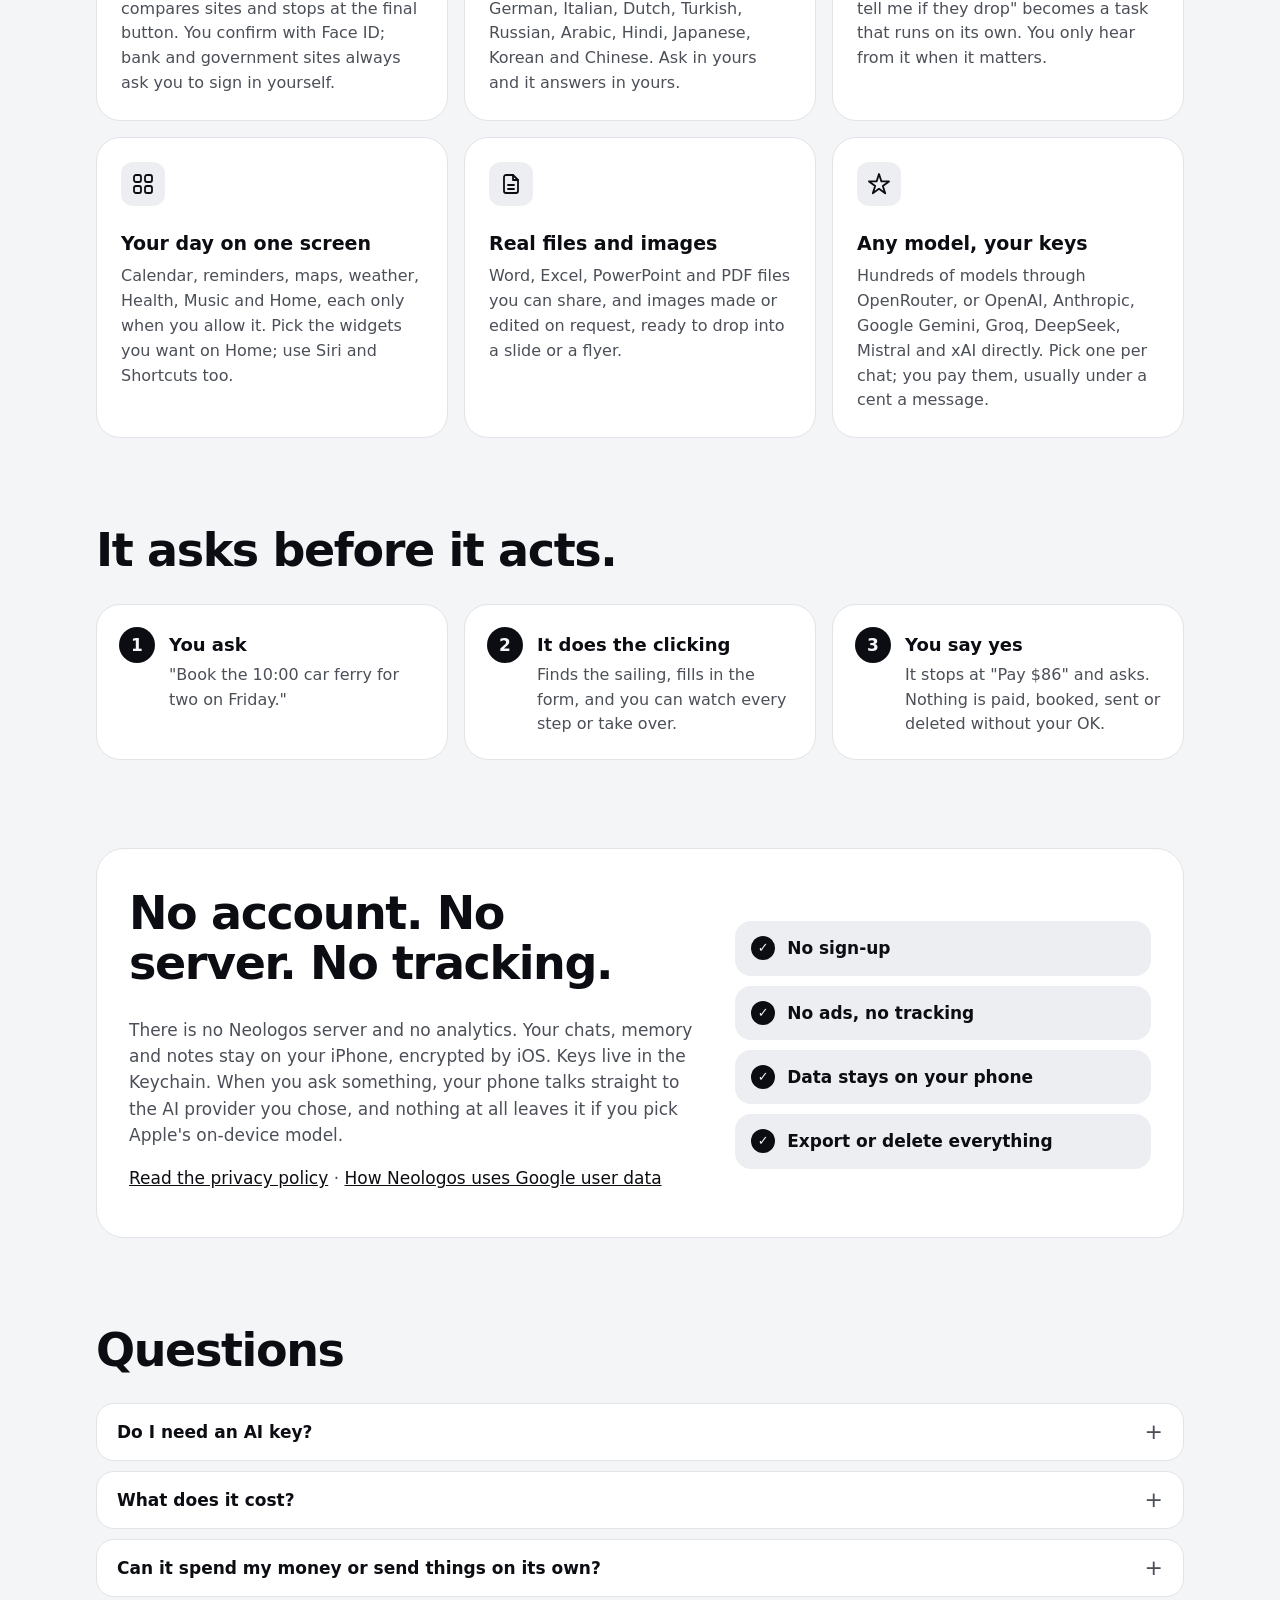
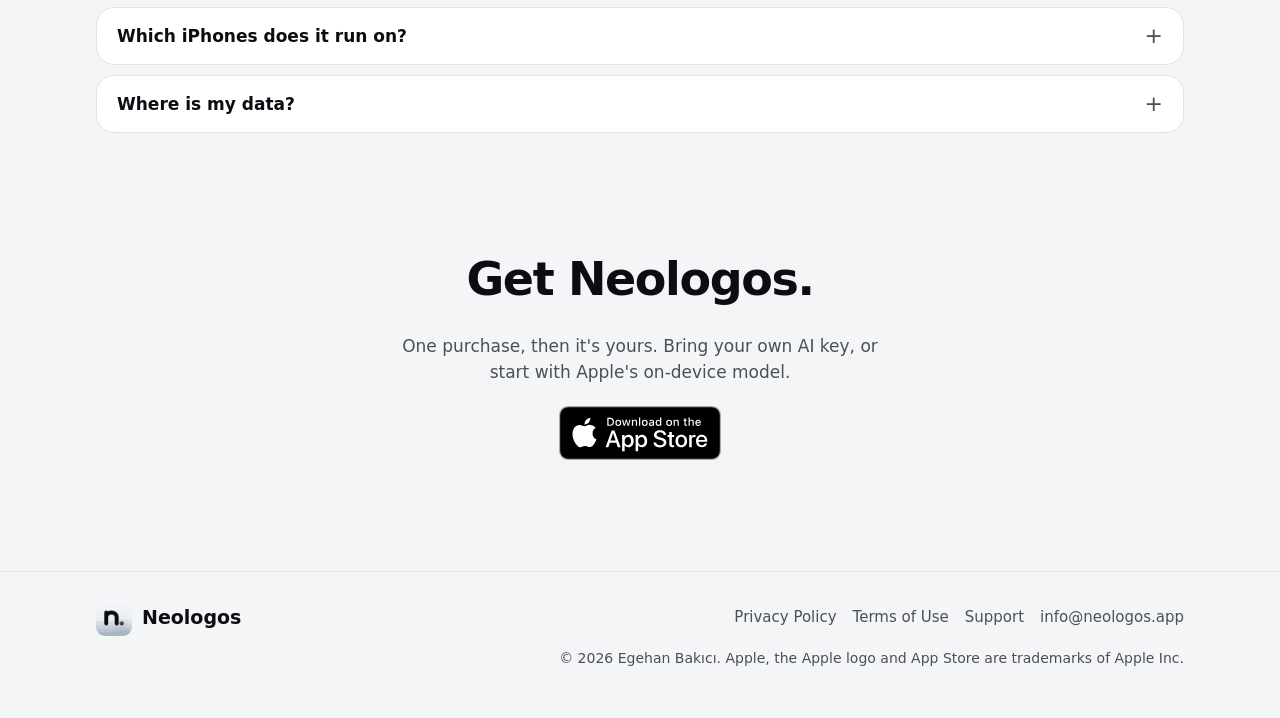
==== commit 90f4c774: "Google user data: link from the home page, how to remove Gmail access" ====
--- a/index.html
+++ b/index.html
@@ -113,7 +113,7 @@
   <div>
     <h2 class="section">No account. No server. No tracking.</h2>
     <p>There is no Neologos server and no analytics. Your chats, memory and notes stay on your iPhone, encrypted by iOS. Keys live in the Keychain. When you ask something, your phone talks straight to the AI provider you chose, and nothing at all leaves it if you pick Apple's on-device model.</p>
-    <p><a href="privacy.html">Read the privacy policy</a></p>
+    <p><a href="privacy.html">Read the privacy policy</a> · <a href="privacy.html#google">How Neologos uses Google user data</a></p>
   </div>
   <ul class="checks">
     <li>No sign-up</li>
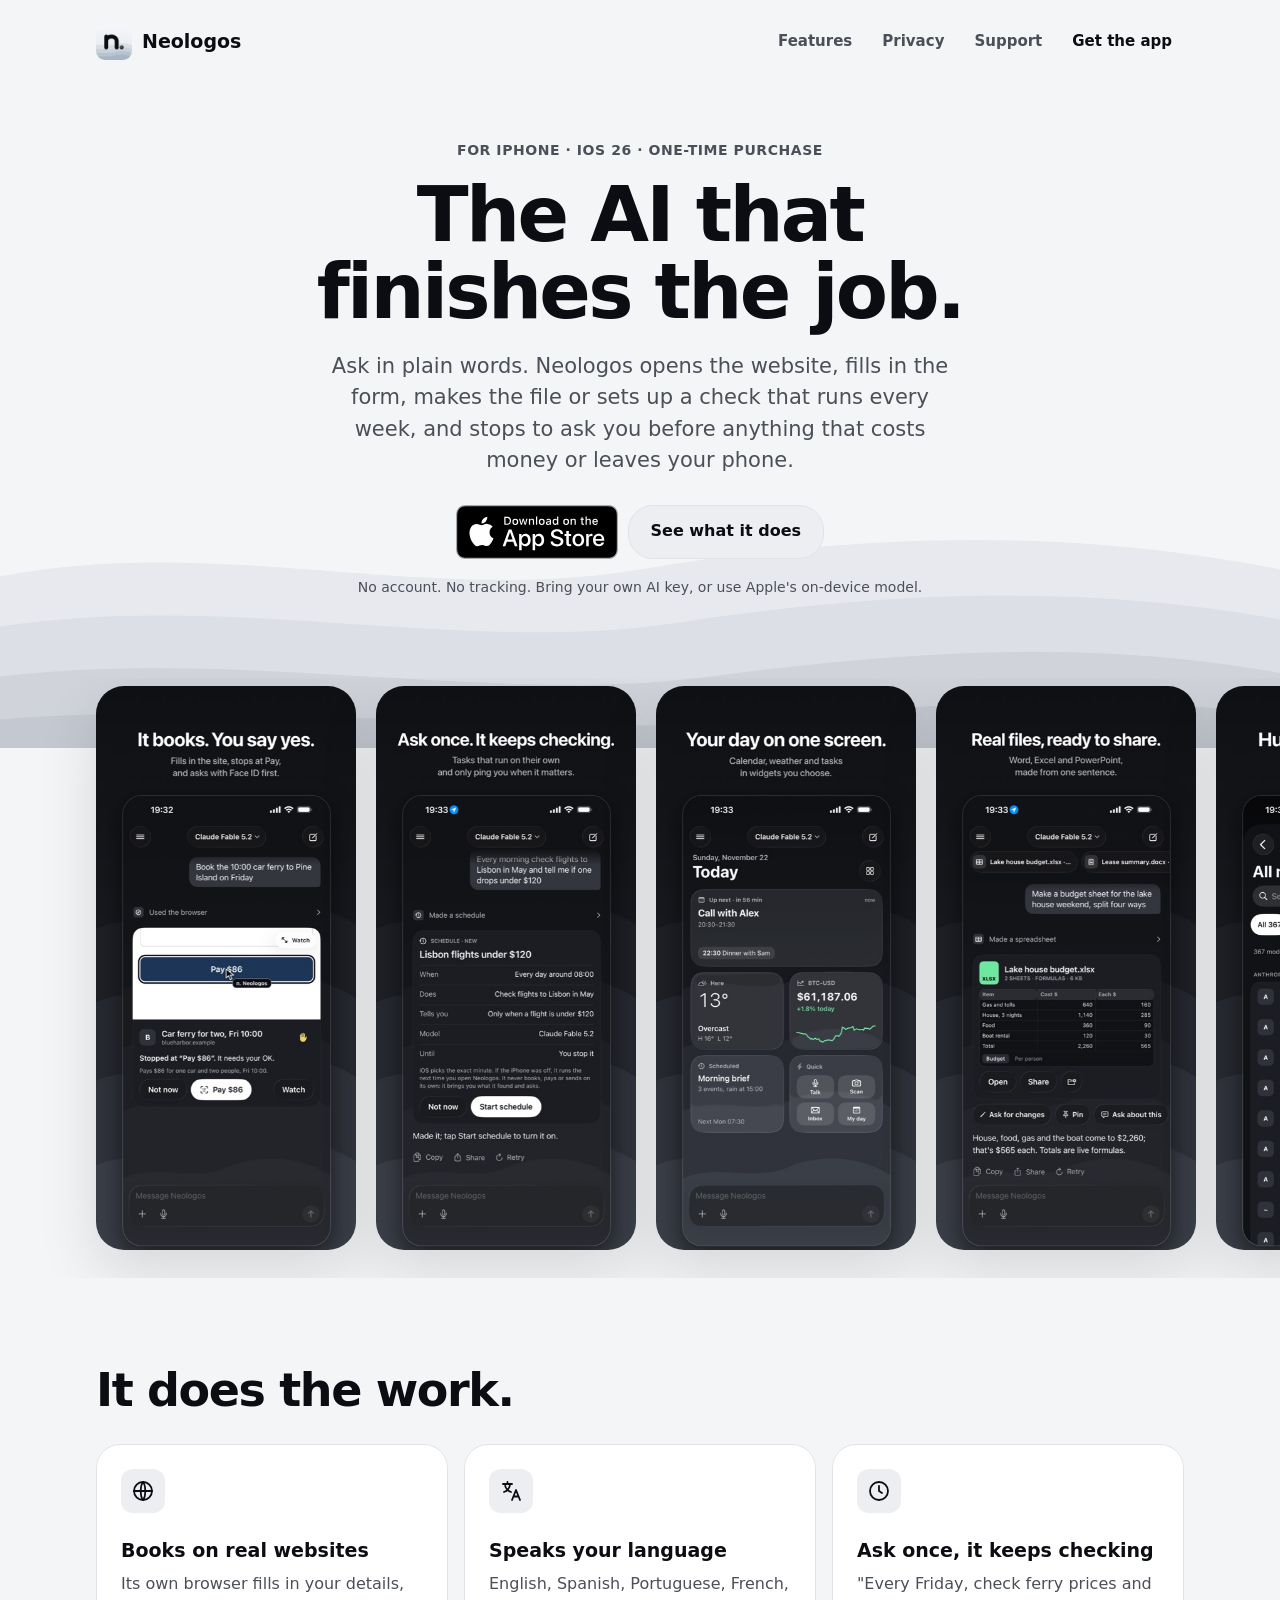
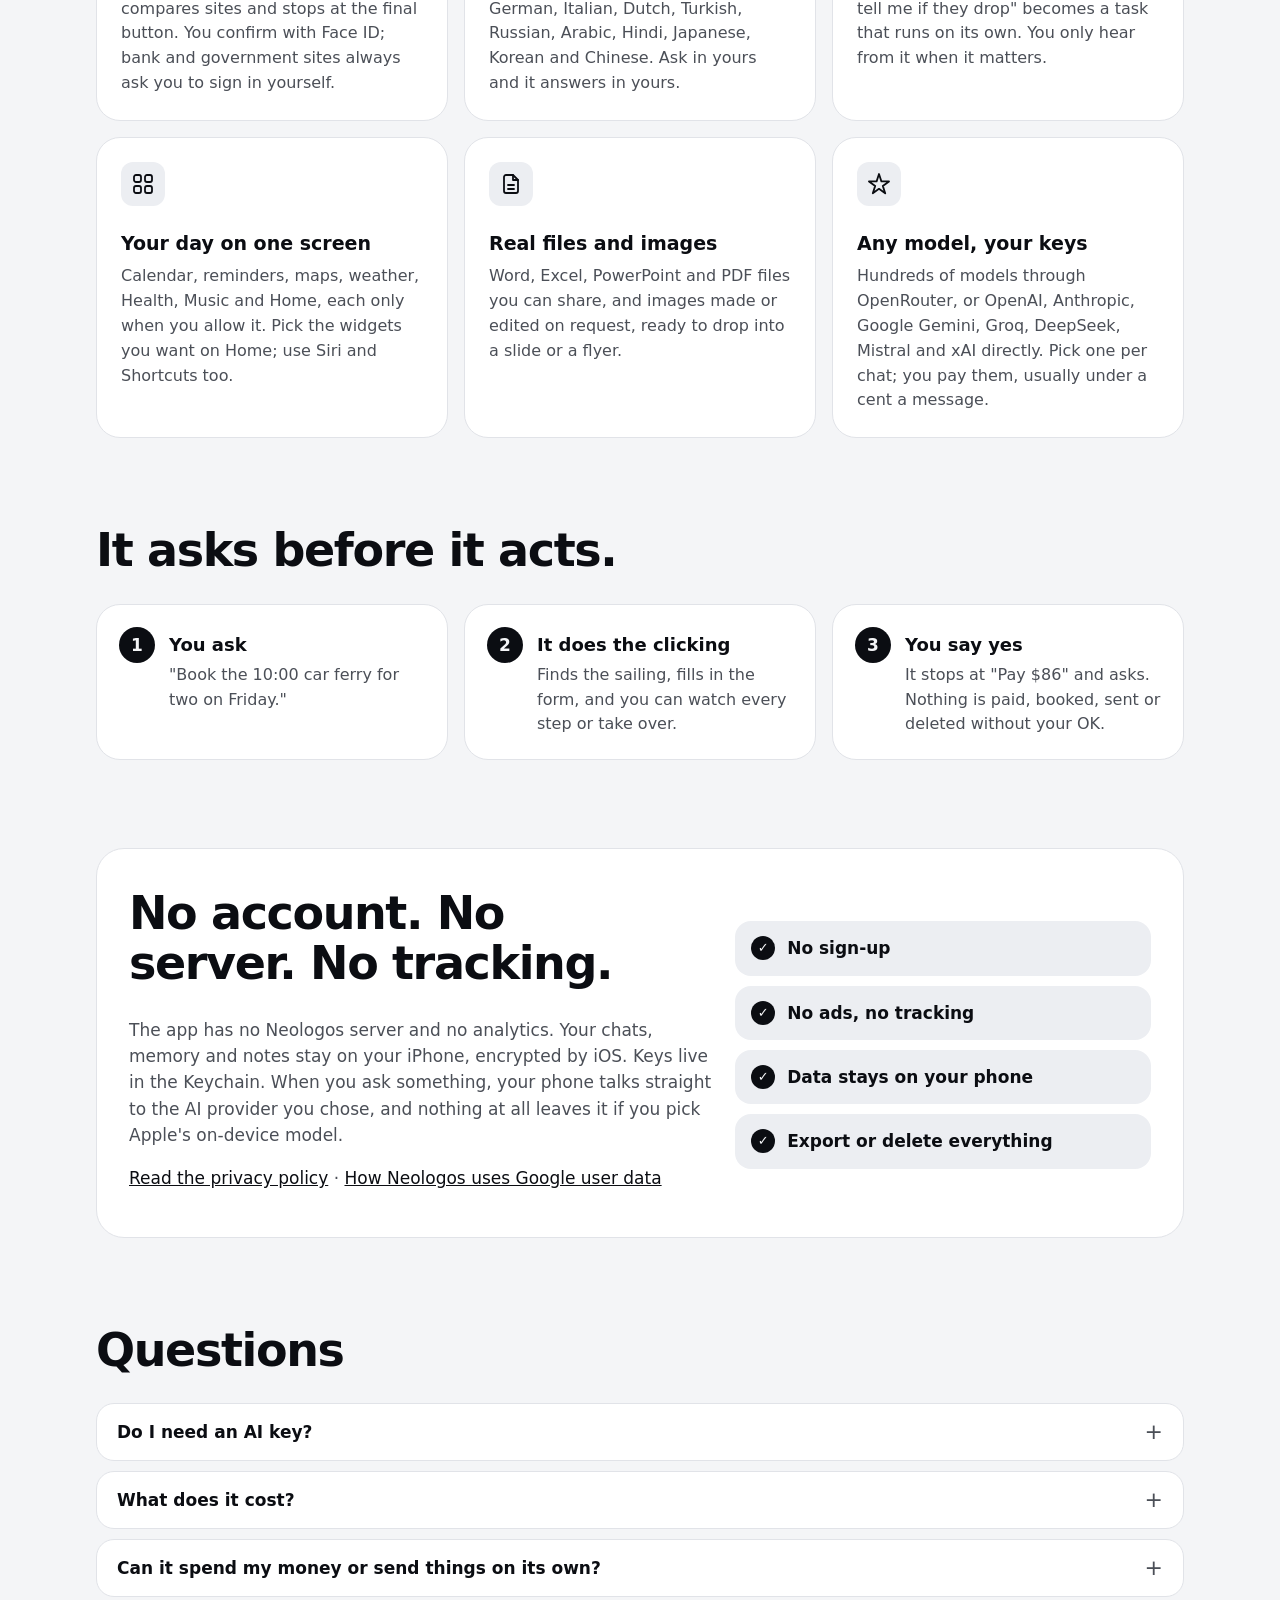
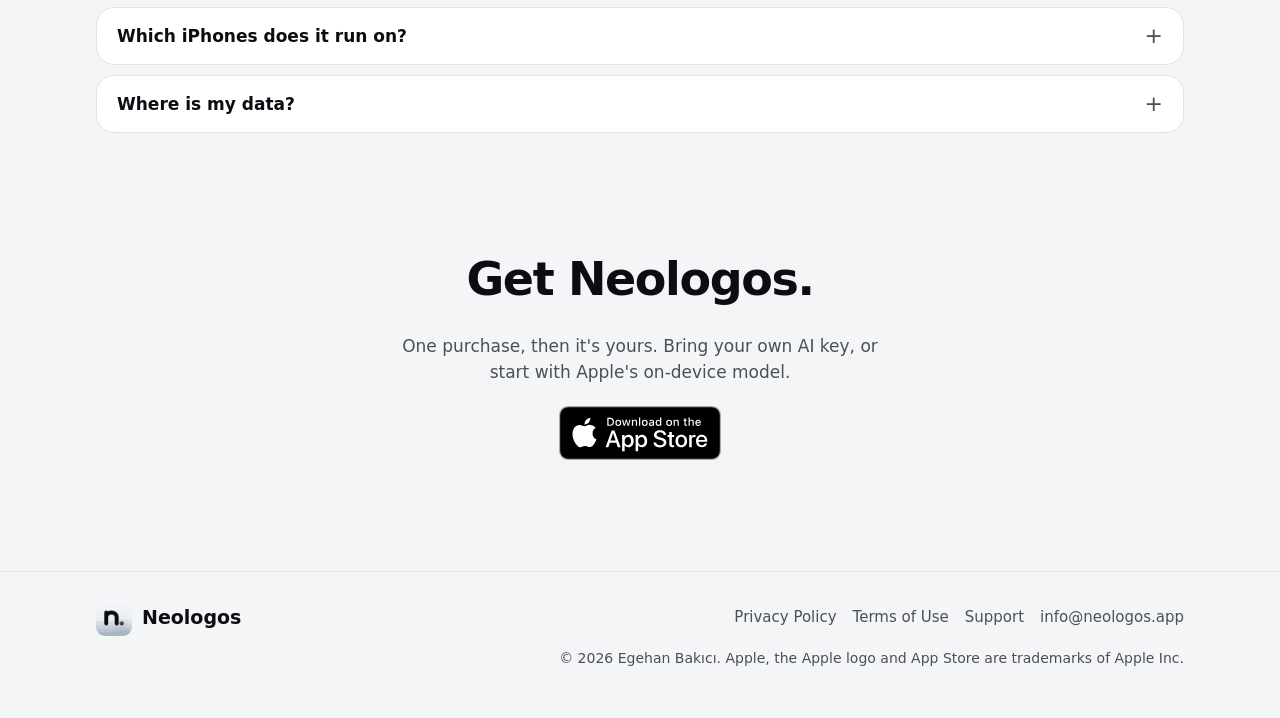
==== commit dd9679a9: "Privacy: the website's Google Analytics, separate from the app; referrer policy" ====
--- a/index.html
+++ b/index.html
@@ -2,7 +2,16 @@
 <html lang="en">
 <head>
 <meta charset="utf-8">
+<!-- Google tag (gtag.js) -->
+<script async src="https://www.googletagmanager.com/gtag/js?id=G-ZJHCX0N8Y2"></script>
+<script>
+window.dataLayer = window.dataLayer || [];
+function gtag(){dataLayer.push(arguments);}
+gtag('js', new Date());
+gtag('config', 'G-ZJHCX0N8Y2');
+</script>
 <meta name="viewport" content="width=device-width, initial-scale=1">
+<meta name="referrer" content="strict-origin-when-cross-origin">
 <title>Neologos: the AI that finishes the job</title>
 <meta name="description" content="An AI agent for iPhone that books on real websites, makes real files and runs tasks on a schedule, and asks before it pays, books or sends anything. No account, no tracking; bring your own model.">
 <meta name="apple-itunes-app" content="app-id=6836687144">
@@ -112,7 +121,7 @@
 <section class="privacy-band">
   <div>
     <h2 class="section">No account. No server. No tracking.</h2>
-    <p>There is no Neologos server and no analytics. Your chats, memory and notes stay on your iPhone, encrypted by iOS. Keys live in the Keychain. When you ask something, your phone talks straight to the AI provider you chose, and nothing at all leaves it if you pick Apple's on-device model.</p>
+    <p>The app has no Neologos server and no analytics. Your chats, memory and notes stay on your iPhone, encrypted by iOS. Keys live in the Keychain. When you ask something, your phone talks straight to the AI provider you chose, and nothing at all leaves it if you pick Apple's on-device model.</p>
     <p><a href="privacy.html">Read the privacy policy</a> · <a href="privacy.html#google">How Neologos uses Google user data</a></p>
   </div>
   <ul class="checks">
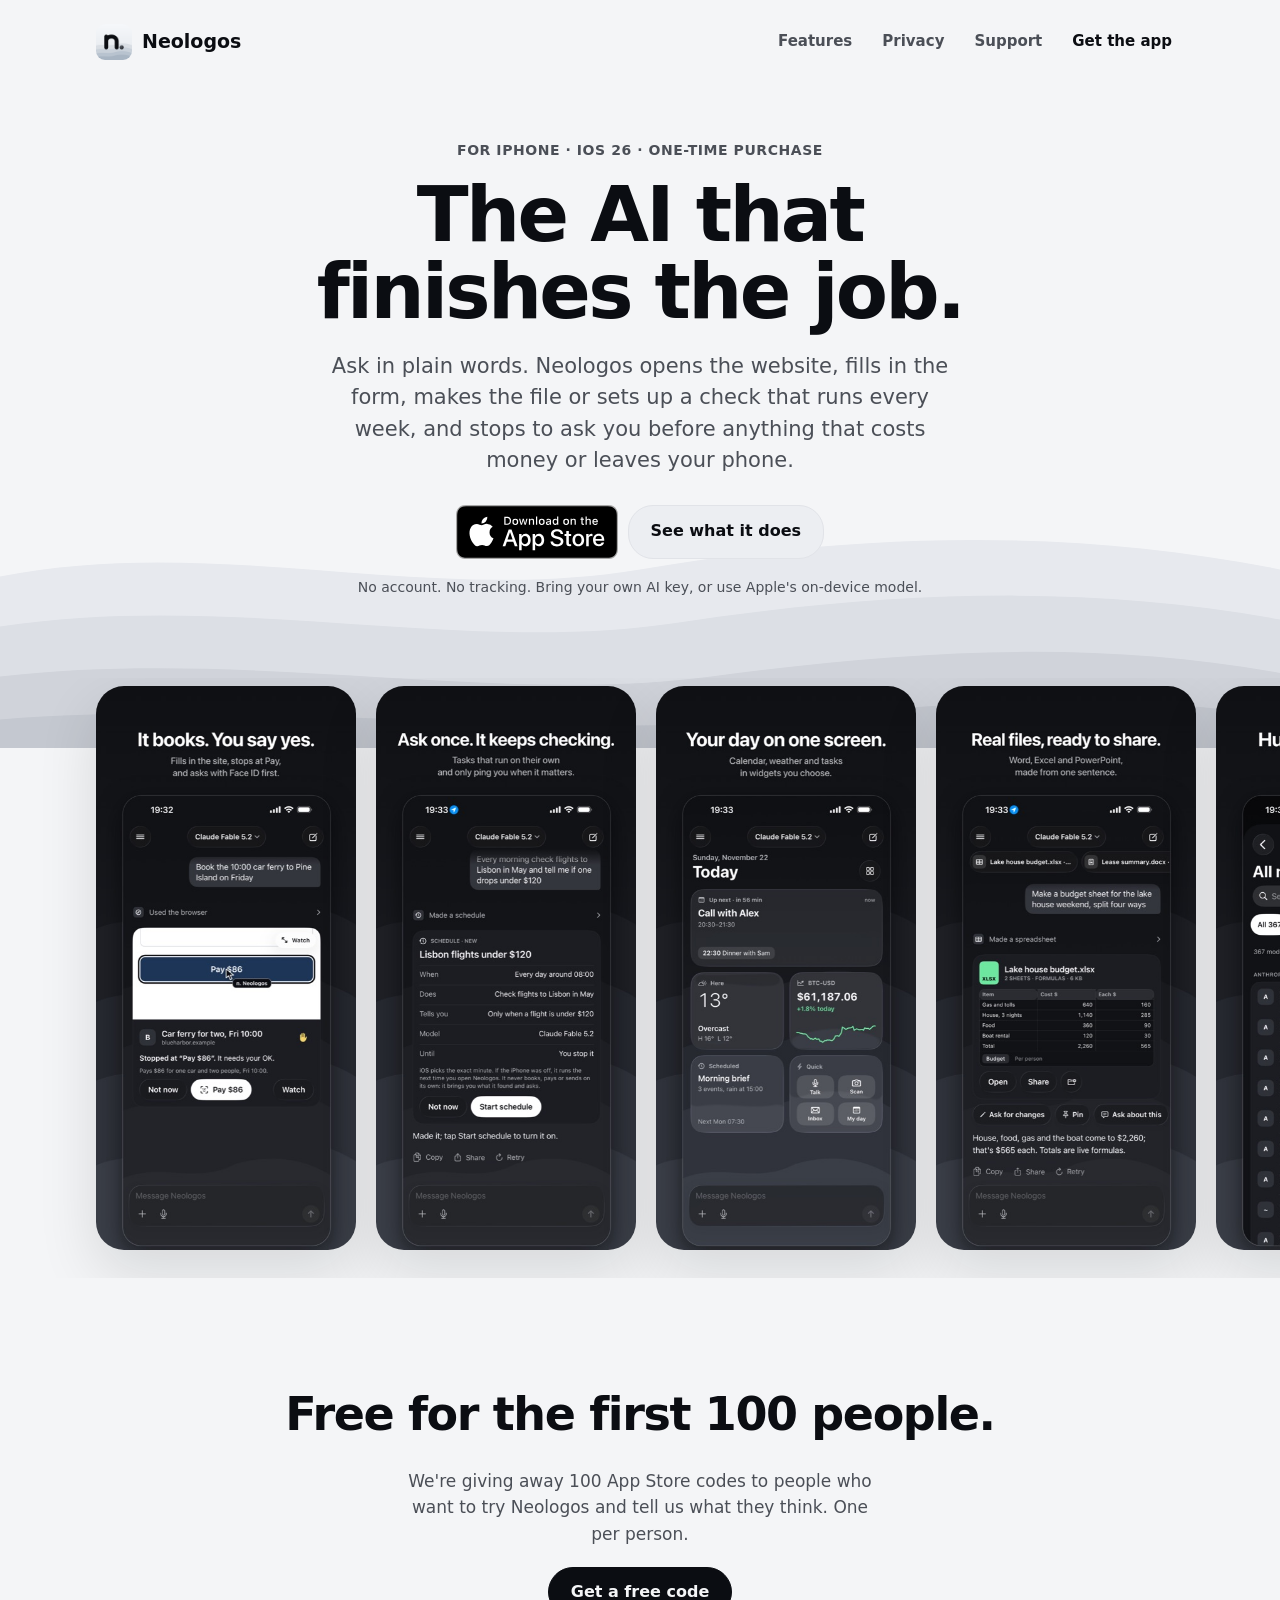
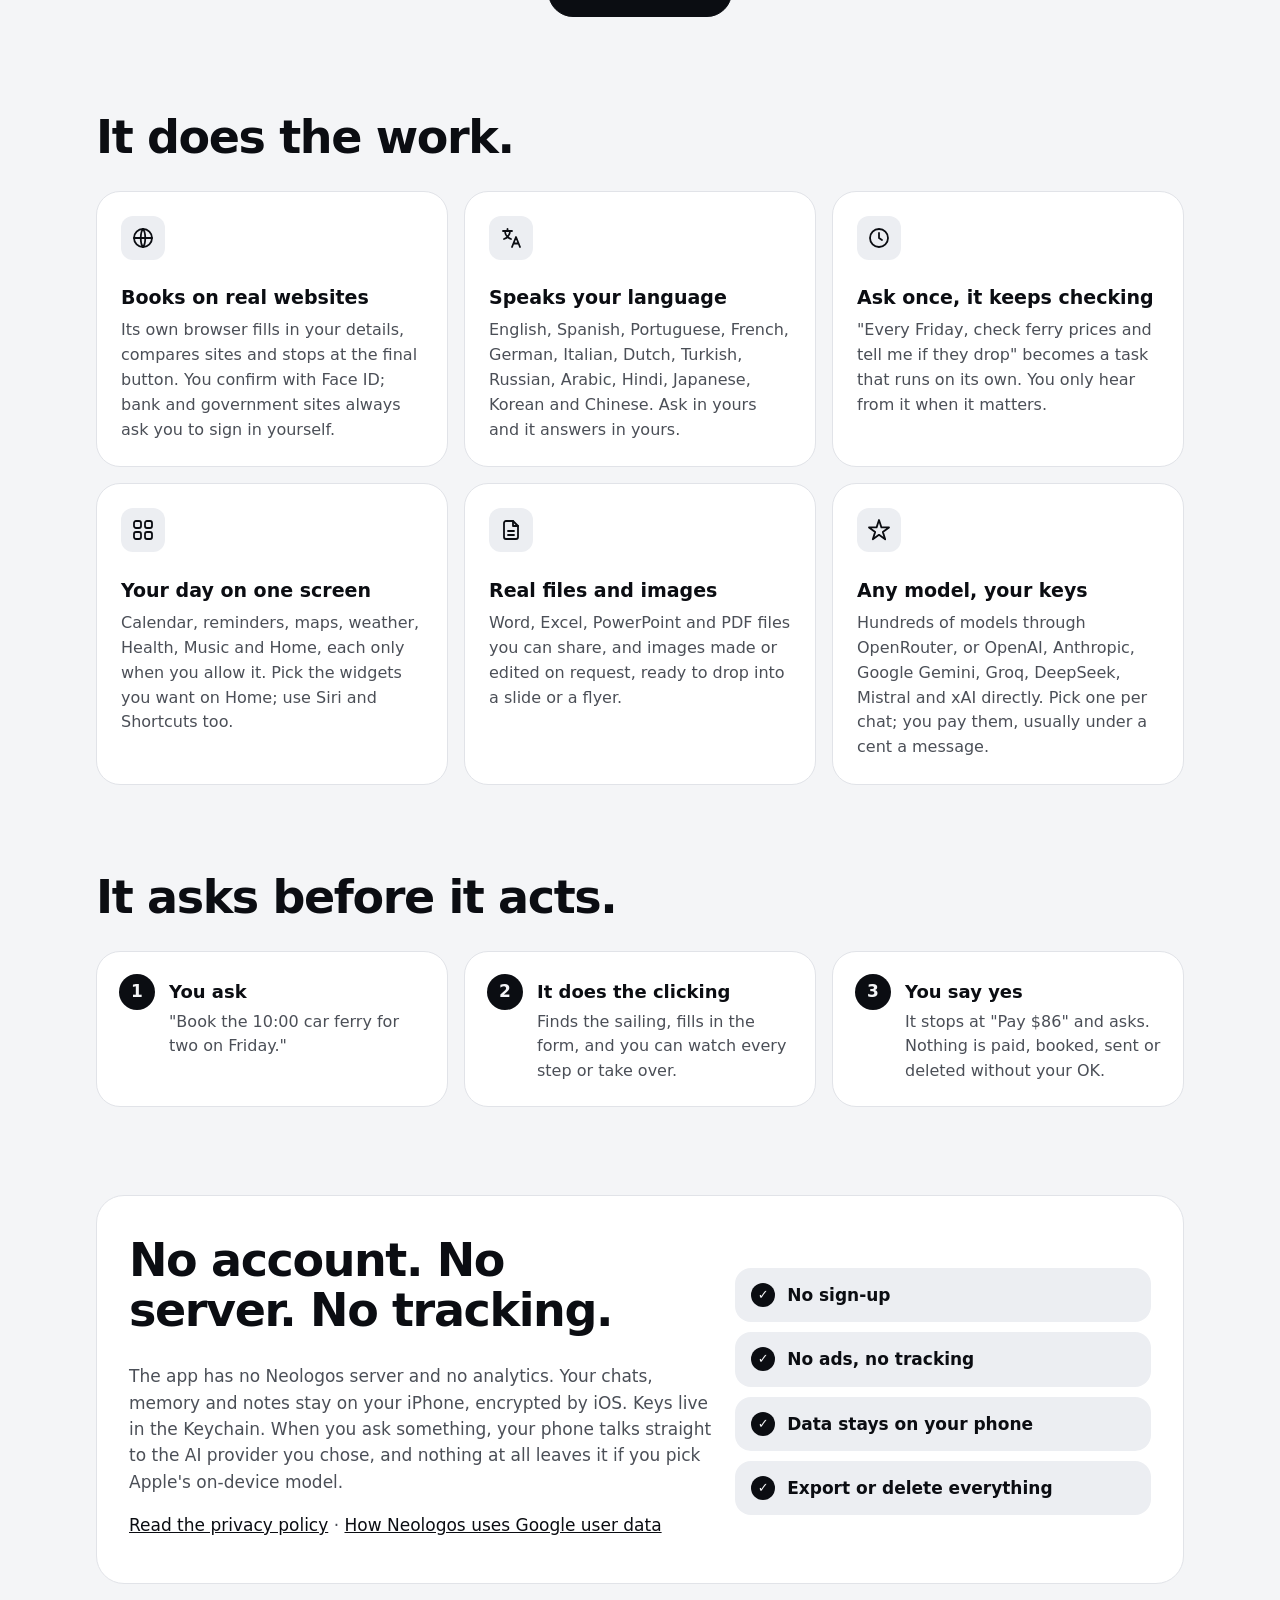
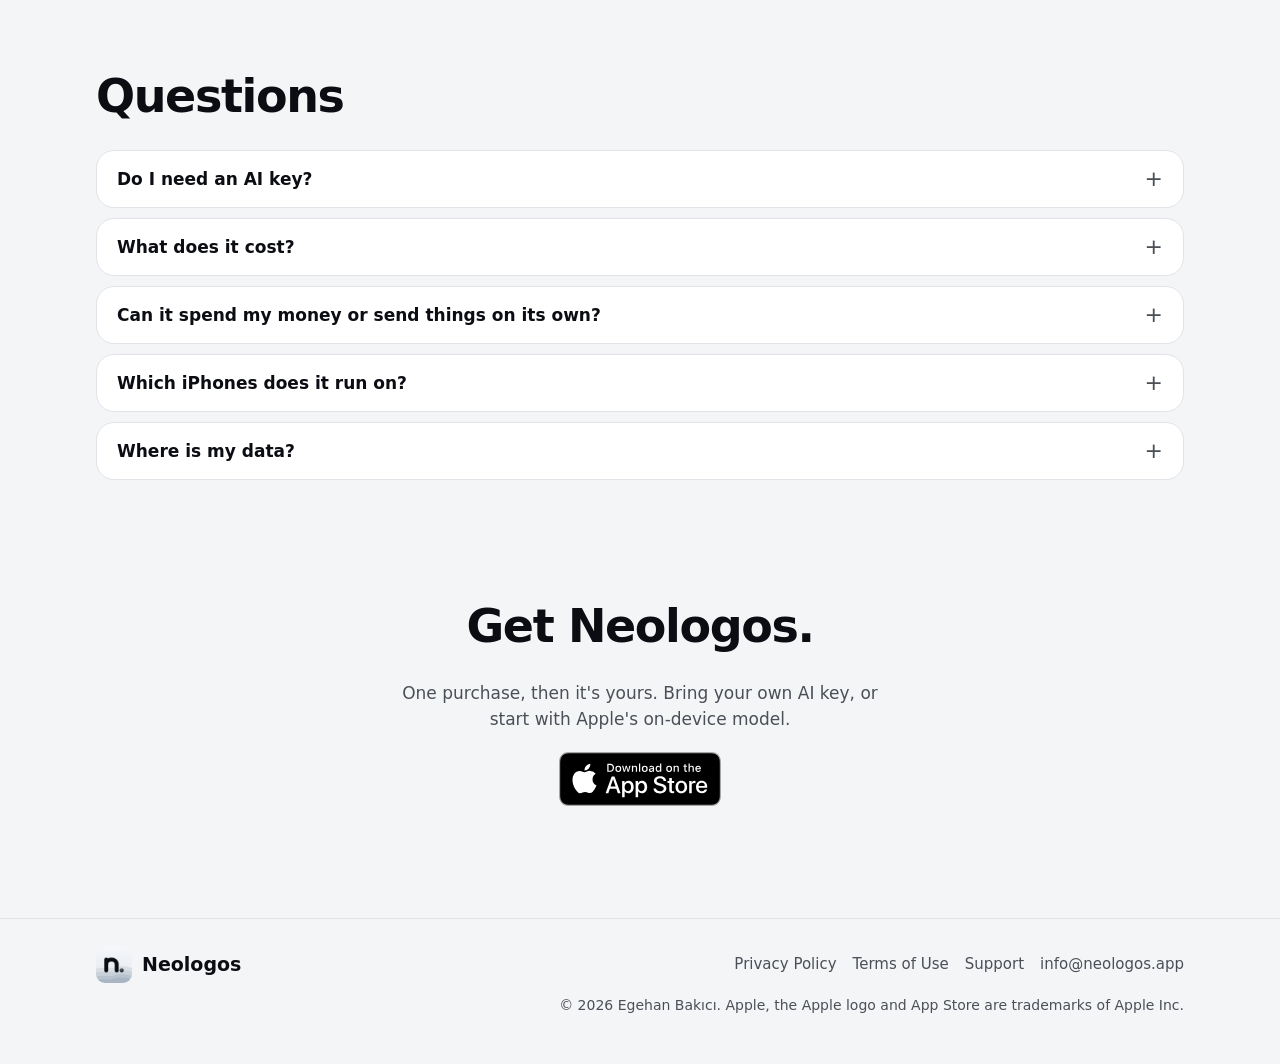
==== commit d9dc0c78: "Free codes for the first 100 people: /code page, home section, privacy note Co-Authored-By: Claude O" ====
--- a/index.html
+++ b/index.html
@@ -72,6 +72,12 @@
 </section>
 
 <main class="wide">
+
+<section id="code" class="get-band">
+  <h2 class="section">Free for the first 100 people.</h2>
+  <p>We're giving away 100 App Store codes to people who want to try Neologos and tell us what they think. One per person.</p>
+  <a class="button primary" href="code.html">Get a free code</a>
+</section>
 
 <section id="features">
   <h2 class="section">It does the work.</h2>
